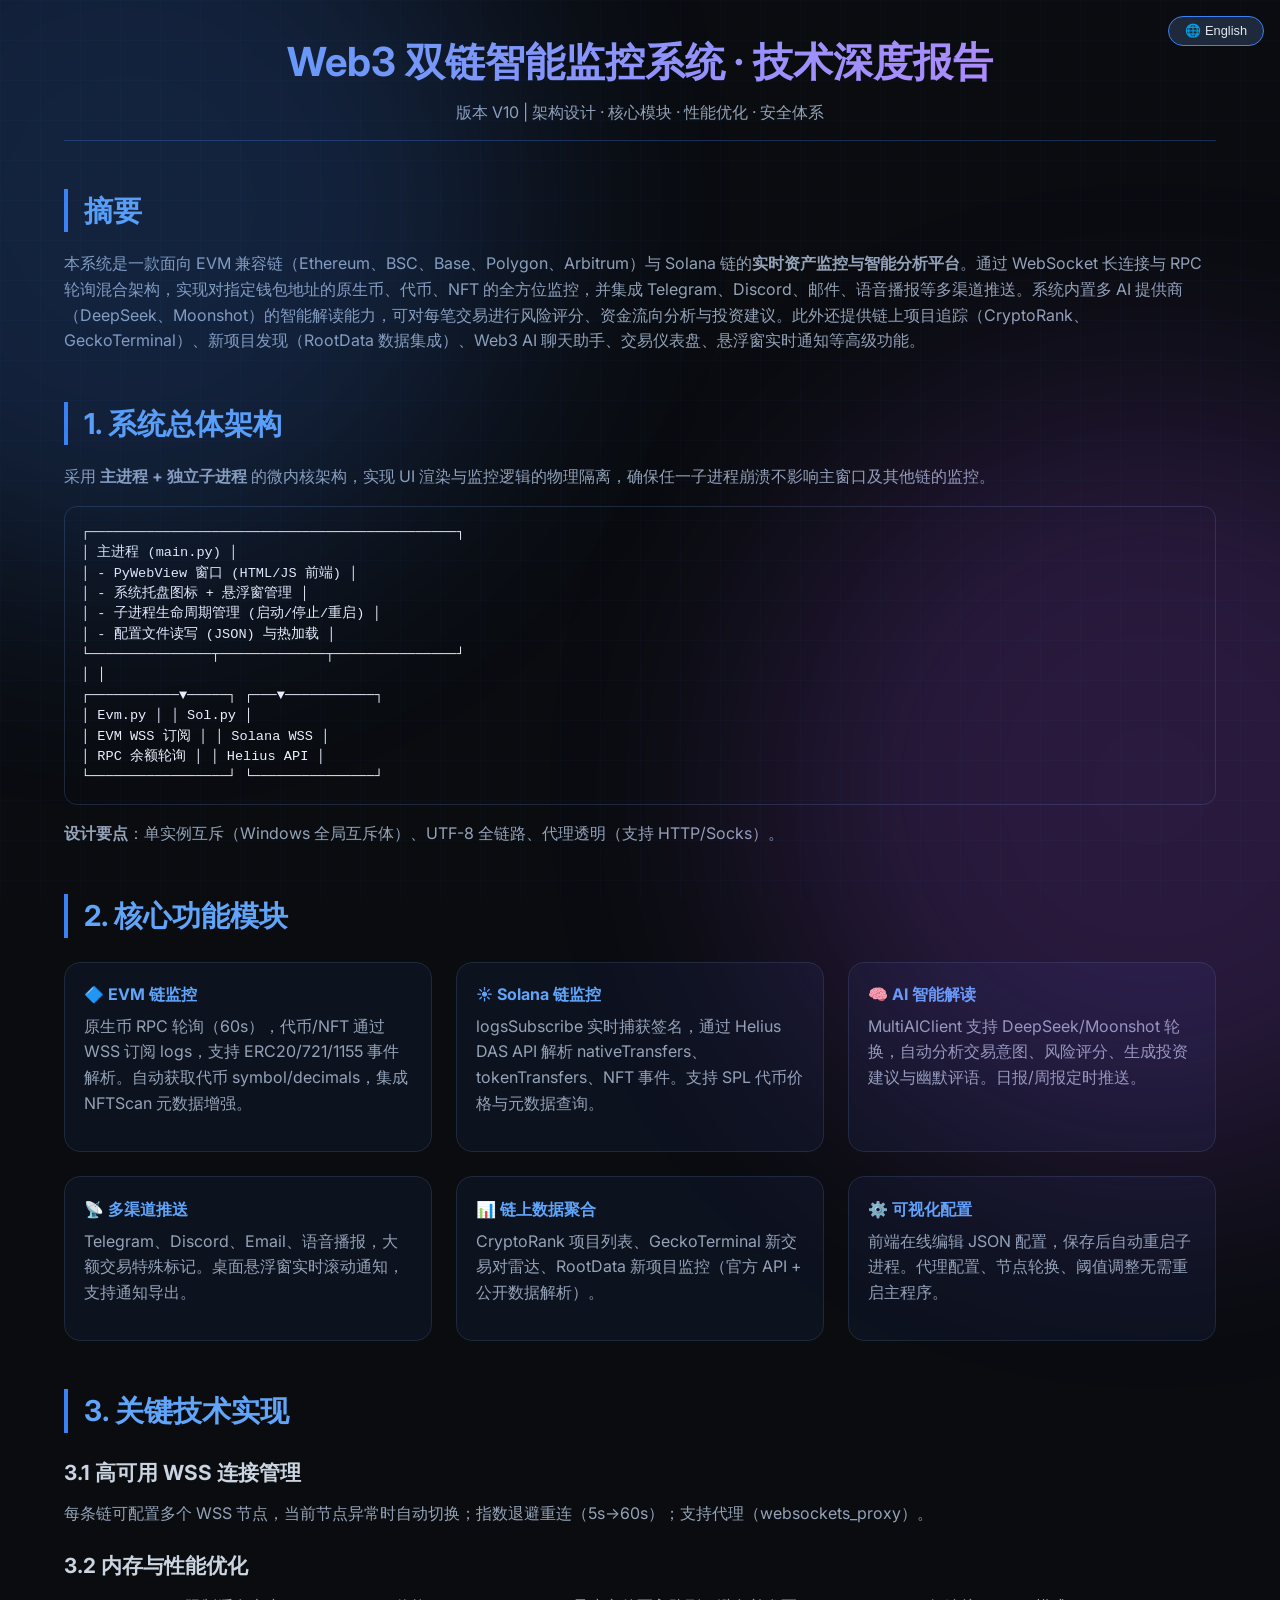
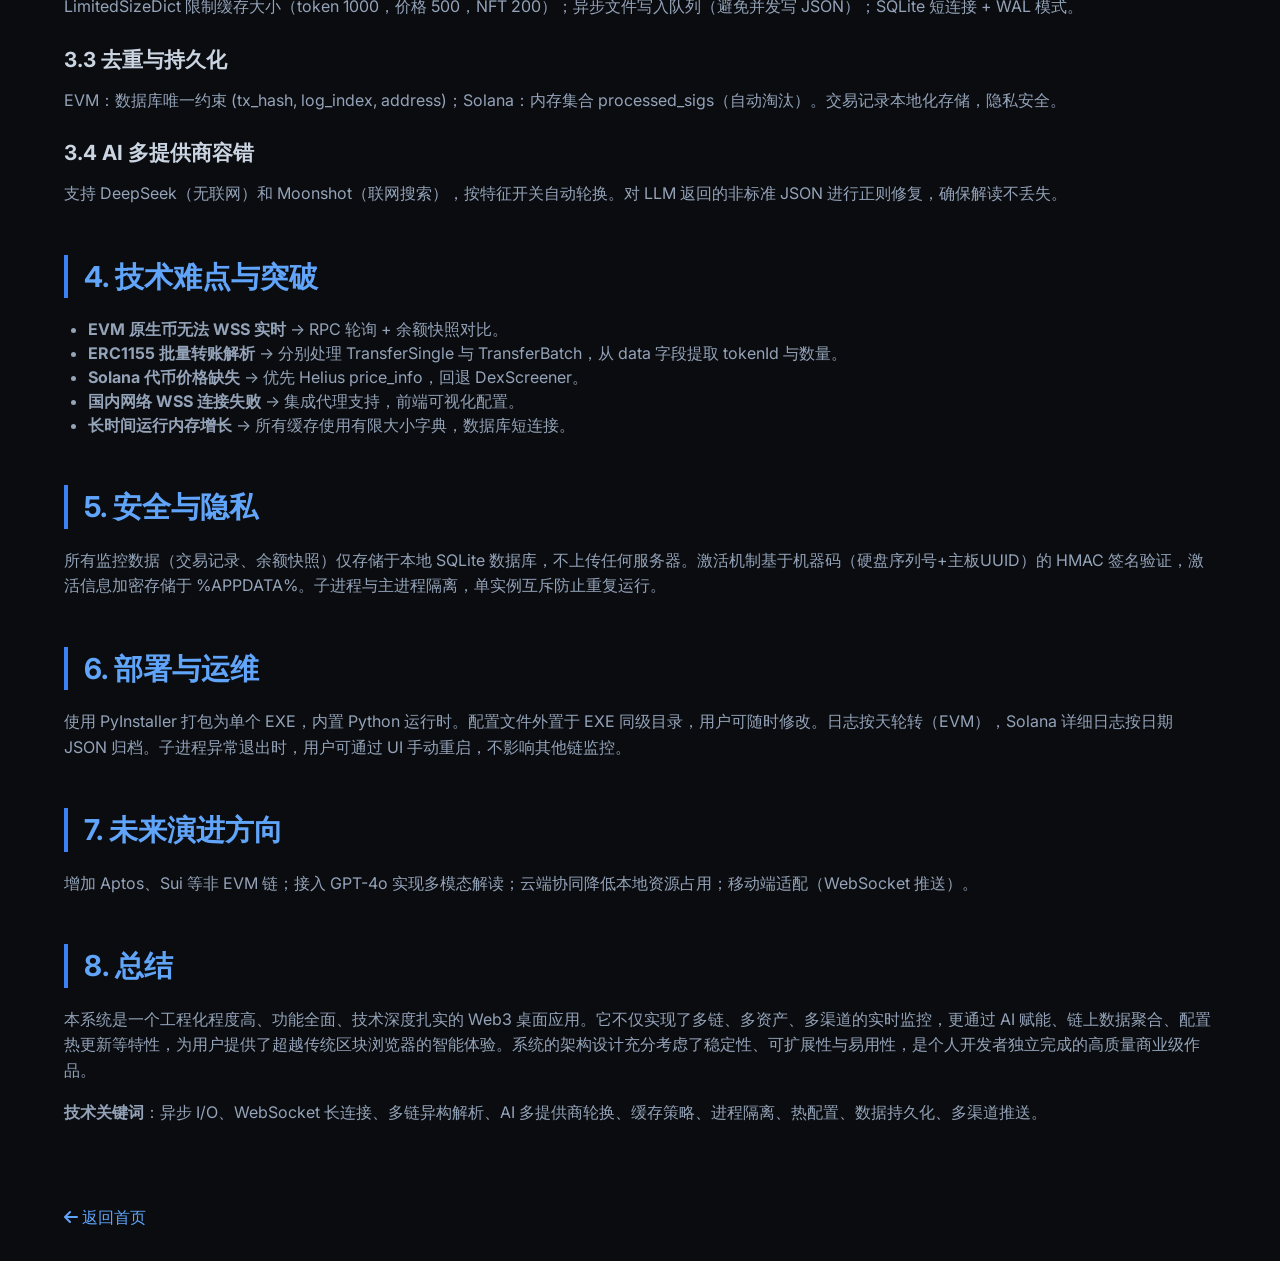
==== tech-report.html @ 4a9aa331 "最新更新" ====
<!DOCTYPE html>
<html lang="zh-CN">
<head>
    <meta charset="UTF-8">
    <meta name="viewport" content="width=device-width, initial-scale=1.0">
    <title>技术深度报告 · 潇楠 Web3 哨兵</title>
    <meta name="description" content="潇楠Web3哨兵系统技术深度报告：架构设计、核心模块、AI集成、多链监控、性能优化等全面解析。">
    <link rel="stylesheet" href="css/style.css">
    <link rel="stylesheet" href="https://cdnjs.cloudflare.com/ajax/libs/font-awesome/6.0.0-beta3/css/all.min.css">
    <link href="https://fonts.googleapis.com/css2?family=Inter:opsz,wght@14..32,300;14..32,400;14..32,600;14..32,700;14..32,800&display=swap" rel="stylesheet">
    <style>
        /* 报告页额外样式 */
        .report-container {
            max-width: 1200px;
            margin: 0 auto;
            padding: 2rem 1.5rem;
        }
        .report-header {
            text-align: center;
            margin-bottom: 3rem;
            padding-bottom: 1rem;
            border-bottom: 1px solid rgba(59,130,246,0.3);
        }
        .report-header h1 {
            font-size: 2.5rem;
            background: linear-gradient(135deg, #60a5fa, #c084fc);
            -webkit-background-clip: text;
            background-clip: text;
            color: transparent;
            margin-bottom: 0.5rem;
        }
        .report-header .sub {
            color: #94a3b8;
            font-size: 1rem;
        }
        .report-section {
            margin-bottom: 3rem;
        }
        .report-section h2 {
            font-size: 1.8rem;
            margin-bottom: 1.2rem;
            color: #60a5fa;
            border-left: 4px solid #3b82f6;
            padding-left: 1rem;
        }
        .report-section h3 {
            font-size: 1.3rem;
            margin: 1.5rem 0 0.8rem;
            color: #cbd5e1;
        }
        .report-section p {
            color: #94a3b8;
            line-height: 1.6;
            margin-bottom: 1rem;
        }
        .tech-badge {
            background: rgba(59,130,246,0.15);
            border-radius: 30px;
            padding: 0.2rem 0.8rem;
            font-size: 0.8rem;
            display: inline-block;
            margin-right: 0.5rem;
            margin-bottom: 0.5rem;
            color: #60a5fa;
        }
        .grid-2 {
            display: grid;
            grid-template-columns: repeat(auto-fit, minmax(280px, 1fr));
            gap: 1.5rem;
            margin: 1.5rem 0;
        }
        .card-tech {
            background: rgba(15, 23, 42, 0.6);
            border-radius: 1rem;
            padding: 1.2rem;
            border: 1px solid #1e293b;
        }
        .card-tech h4 {
            color: #60a5fa;
            margin-bottom: 0.5rem;
        }
        .code-block {
            background: #0a0c10;
            border-radius: 0.8rem;
            padding: 1rem;
            font-family: monospace;
            font-size: 0.85rem;
            overflow-x: auto;
            border: 1px solid #1e293b;
            margin: 1rem 0;
        }
        .back-link {
            display: inline-block;
            margin-top: 2rem;
            color: #60a5fa;
            text-decoration: none;
        }
        .back-link:hover {
            text-decoration: underline;
        }
        /* 语言切换按钮 */
        .lang-switch-report {
            position: fixed;
            top: 1rem;
            right: 1rem;
            z-index: 100;
            background: #1e293b;
            border: 1px solid #3b82f6;
            border-radius: 30px;
            padding: 0.4rem 1rem;
            cursor: pointer;
            font-size: 0.8rem;
            color: #e2e8f0;
        }
        @media (max-width: 640px) {
            .report-header h1 { font-size: 1.8rem; }
            .report-section h2 { font-size: 1.4rem; }
        }
    </style>
</head>
<body>
<div class="bg-grid"></div>
<div class="glow-orb orb-1"></div>
<div class="glow-orb orb-2"></div>

<button class="lang-switch-report" id="langSwitchReport">🌐 English</button>

<div class="report-container" id="reportContent">
    <!-- 中文内容 -->
    <div id="zhContent">
        <div class="report-header">
            <h1>Web3 双链智能监控系统 · 技术深度报告</h1>
            <div class="sub">版本 V10 | 架构设计 · 核心模块 · 性能优化 · 安全体系</div>
        </div>

        <div class="report-section">
            <h2>摘要</h2>
            <p>本系统是一款面向 EVM 兼容链（Ethereum、BSC、Base、Polygon、Arbitrum）与 Solana 链的<strong>实时资产监控与智能分析平台</strong>。通过 WebSocket 长连接与 RPC 轮询混合架构，实现对指定钱包地址的原生币、代币、NFT 的全方位监控，并集成 Telegram、Discord、邮件、语音播报等多渠道推送。系统内置多 AI 提供商（DeepSeek、Moonshot）的智能解读能力，可对每笔交易进行风险评分、资金流向分析与投资建议。此外还提供链上项目追踪（CryptoRank、GeckoTerminal）、新项目发现（RootData 数据集成）、Web3 AI 聊天助手、交易仪表盘、悬浮窗实时通知等高级功能。</p>
        </div>

        <div class="report-section">
            <h2>1. 系统总体架构</h2>
            <p>采用 <strong>主进程 + 独立子进程</strong> 的微内核架构，实现 UI 渲染与监控逻辑的物理隔离，确保任一子进程崩溃不影响主窗口及其他链的监控。</p>
            <div class="code-block">
                ┌─────────────────────────────────────────────┐<br>
                │         主进程 (main.py)                    │<br>
                │  - PyWebView 窗口 (HTML/JS 前端)            │<br>
                │  - 系统托盘图标 + 悬浮窗管理                 │<br>
                │  - 子进程生命周期管理 (启动/停止/重启)       │<br>
                │  - 配置文件读写 (JSON) 与热加载             │<br>
                └───────────────┬─────────────┬───────────────┘<br>
                                │             │<br>
                    ┌───────────▼─────┐   ┌───▼───────────┐<br>
                    │  Evm.py         │   │  Sol.py       │<br>
                    │  EVM WSS 订阅   │   │  Solana WSS   │<br>
                    │  RPC 余额轮询   │   │  Helius API   │<br>
                    └─────────────────┘   └───────────────┘
            </div>
            <p><strong>设计要点</strong>：单实例互斥（Windows 全局互斥体）、UTF-8 全链路、代理透明（支持 HTTP/Socks）。</p>
        </div>

        <div class="report-section">
            <h2>2. 核心功能模块</h2>
            <div class="grid-2">
                <div class="card-tech">
                    <h4>🔷 EVM 链监控</h4>
                    <p>原生币 RPC 轮询（60s），代币/NFT 通过 WSS 订阅 logs，支持 ERC20/721/1155 事件解析。自动获取代币 symbol/decimals，集成 NFTScan 元数据增强。</p>
                </div>
                <div class="card-tech">
                    <h4>☀️ Solana 链监控</h4>
                    <p>logsSubscribe 实时捕获签名，通过 Helius DAS API 解析 nativeTransfers、tokenTransfers、NFT 事件。支持 SPL 代币价格与元数据查询。</p>
                </div>
                <div class="card-tech">
                    <h4>🧠 AI 智能解读</h4>
                    <p>MultiAIClient 支持 DeepSeek/Moonshot 轮换，自动分析交易意图、风险评分、生成投资建议与幽默评语。日报/周报定时推送。</p>
                </div>
                <div class="card-tech">
                    <h4>📡 多渠道推送</h4>
                    <p>Telegram、Discord、Email、语音播报，大额交易特殊标记。桌面悬浮窗实时滚动通知，支持通知导出。</p>
                </div>
                <div class="card-tech">
                    <h4>📊 链上数据聚合</h4>
                    <p>CryptoRank 项目列表、GeckoTerminal 新交易对雷达、RootData 新项目监控（官方 API + 公开数据解析）。</p>
                </div>
                <div class="card-tech">
                    <h4>⚙️ 可视化配置</h4>
                    <p>前端在线编辑 JSON 配置，保存后自动重启子进程。代理配置、节点轮换、阈值调整无需重启主程序。</p>
                </div>
            </div>
        </div>

        <div class="report-section">
            <h2>3. 关键技术实现</h2>
            <h3>3.1 高可用 WSS 连接管理</h3>
            <p>每条链可配置多个 WSS 节点，当前节点异常时自动切换；指数退避重连（5s→60s）；支持代理（websockets_proxy）。</p>
            <h3>3.2 内存与性能优化</h3>
            <p>LimitedSizeDict 限制缓存大小（token 1000，价格 500，NFT 200）；异步文件写入队列（避免并发写 JSON）；SQLite 短连接 + WAL 模式。</p>
            <h3>3.3 去重与持久化</h3>
            <p>EVM：数据库唯一约束 (tx_hash, log_index, address)；Solana：内存集合 processed_sigs（自动淘汰）。交易记录本地化存储，隐私安全。</p>
            <h3>3.4 AI 多提供商容错</h3>
            <p>支持 DeepSeek（无联网）和 Moonshot（联网搜索），按特征开关自动轮换。对 LLM 返回的非标准 JSON 进行正则修复，确保解读不丢失。</p>
        </div>

        <div class="report-section">
            <h2>4. 技术难点与突破</h2>
            <ul style="color:#94a3b8; margin-left: 1.5rem;">
                <li><strong>EVM 原生币无法 WSS 实时</strong> → RPC 轮询 + 余额快照对比。</li>
                <li><strong>ERC1155 批量转账解析</strong> → 分别处理 TransferSingle 与 TransferBatch，从 data 字段提取 tokenId 与数量。</li>
                <li><strong>Solana 代币价格缺失</strong> → 优先 Helius price_info，回退 DexScreener。</li>
                <li><strong>国内网络 WSS 连接失败</strong> → 集成代理支持，前端可视化配置。</li>
                <li><strong>长时间运行内存增长</strong> → 所有缓存使用有限大小字典，数据库短连接。</li>
            </ul>
        </div>

        <div class="report-section">
            <h2>5. 安全与隐私</h2>
            <p>所有监控数据（交易记录、余额快照）仅存储于本地 SQLite 数据库，不上传任何服务器。激活机制基于机器码（硬盘序列号+主板UUID）的 HMAC 签名验证，激活信息加密存储于 %APPDATA%。子进程与主进程隔离，单实例互斥防止重复运行。</p>
        </div>

        <div class="report-section">
            <h2>6. 部署与运维</h2>
            <p>使用 PyInstaller 打包为单个 EXE，内置 Python 运行时。配置文件外置于 EXE 同级目录，用户可随时修改。日志按天轮转（EVM），Solana 详细日志按日期 JSON 归档。子进程异常退出时，用户可通过 UI 手动重启，不影响其他链监控。</p>
        </div>

        <div class="report-section">
            <h2>7. 未来演进方向</h2>
            <p>增加 Aptos、Sui 等非 EVM 链；接入 GPT-4o 实现多模态解读；云端协同降低本地资源占用；移动端适配（WebSocket 推送）。</p>
        </div>

        <div class="report-section">
            <h2>8. 总结</h2>
            <p>本系统是一个工程化程度高、功能全面、技术深度扎实的 Web3 桌面应用。它不仅实现了多链、多资产、多渠道的实时监控，更通过 AI 赋能、链上数据聚合、配置热更新等特性，为用户提供了超越传统区块浏览器的智能体验。系统的架构设计充分考虑了稳定性、可扩展性与易用性，是个人开发者独立完成的高质量商业级作品。</p>
            <p><strong>技术关键词</strong>：异步 I/O、WebSocket 长连接、多链异构解析、AI 多提供商轮换、缓存策略、进程隔离、热配置、数据持久化、多渠道推送。</p>
        </div>

        <a href="index.html" class="back-link"><i class="fas fa-arrow-left"></i> 返回首页</a>
    </div>

    <!-- 英文内容 -->
    <div id="enContent" style="display: none;">
        <div class="report-header">
            <h1>Web3 Dual‑Chain Intelligent Monitoring System · Technical Deep Dive</h1>
            <div class="sub">Version V10 | Architecture · Core Modules · Performance · Security</div>
        </div>

        <div class="report-section">
            <h2>Abstract</h2>
            <p>This system is a <strong>real‑time asset monitoring and intelligent analysis platform</strong> for EVM‑compatible chains (Ethereum, BSC, Base, Polygon, Arbitrum) and Solana. It uses a hybrid WebSocket + RPC polling architecture to track native coins, tokens, and NFTs for specified wallet addresses, and integrates multi‑channel push (Telegram, Discord, Email, voice). Built‑in multi‑AI provider (DeepSeek, Moonshot) delivers transaction insights, risk scoring, and investment suggestions. Additional features include on‑chain project tracking (CryptoRank, GeckoTerminal), new project discovery (RootData integration), Web3 AI chat assistant, dashboard, and floating widget.</p>
        </div>

        <div class="report-section">
            <h2>1. System Architecture</h2>
            <p><strong>Main process + child processes</strong> architecture: UI rendering and monitoring logic are isolated. A crash in one child process does not affect the main window or other chains.</p>
            <div class="code-block">
                ┌─────────────────────────────────────────────┐<br>
                │         Main Process (main.py)              │<br>
                │  - PyWebView Window (HTML/JS)               │<br>
                │  - System Tray + Floating Widget            │<br>
                │  - Child Process Lifecycle Management       │<br>
                │  - Config Hot‑loading                       │<br>
                └───────────────┬─────────────┬───────────────┘<br>
                                │             │<br>
                    ┌───────────▼─────┐   ┌───▼───────────┐<br>
                    │  Evm.py         │   │  Sol.py       │<br>
                    │  EVM WSS        │   │  Solana WSS   │<br>
                    │  RPC Polling    │   │  Helius API   │<br>
                    └─────────────────┘   └───────────────┘
            </div>
            <p><strong>Key points</strong>: single instance mutex, UTF‑8 throughout, transparent proxy support.</p>
        </div>

        <div class="report-section">
            <h2>2. Core Modules</h2>
            <div class="grid-2">
                <div class="card-tech"><h4>🔷 EVM Monitoring</h4><p>Native coin RPC polling (60s), token/NFT via WSS logs (ERC20/721/1155). Auto‑fetch symbol/decimals, NFTScan metadata.</p></div>
                <div class="card-tech"><h4>☀️ Solana Monitoring</h4><p>logsSubscribe for signatures, Helius DAS API parsing nativeTransfers, tokenTransfers, NFT events. SPL token price & metadata.</p></div>
                <div class="card-tech"><h4>🧠 AI Insights</h4><p>MultiAIClient (DeepSeek/Moonshot) for transaction analysis, risk scoring, suggestions, daily/weekly reports.</p></div>
                <div class="card-tech"><h4>📡 Multi‑Channel Push</h4><p>Telegram, Discord, Email, voice, floating widget. Large transactions highlighted.</p></div>
                <div class="card-tech"><h4>📊 On‑Chain Data</h4><p>CryptoRank projects, GeckoTerminal new pairs, RootData new projects (official API + public data).</p></div>
                <div class="card-tech"><h4>⚙️ Visual Config</h4><p>Edit JSON configs from frontend, auto‑restart child processes. Proxy, node rotation, thresholds adjustable without restarting main program.</p></div>
            </div>
        </div>

        <div class="report-section">
            <h2>3. Key Technical Implementations</h2>
            <h3>3.1 High‑Availability WSS</h3>
            <p>Multiple WSS nodes per chain, auto‑failover, exponential backoff (5s→60s), proxy support via websockets_proxy.</p>
            <h3>3.2 Memory & Performance</h3>
            <p>LimitedSizeDict caches (token 1000, price 500, NFT 200); async file write queue; SQLite short connections + WAL.</p>
            <h3>3.3 Deduplication & Persistence</h3>
            <p>EVM: UNIQUE(tx_hash, log_index, address); Solana: in‑memory processed_sigs set. All data stored locally.</p>
            <h3>3.4 AI Provider Fault Tolerance</h3>
            <p>Automatic provider rotation by feature flags; regex fallback for malformed JSON responses.</p>
        </div>

        <div class="report-section">
            <h2>4. Technical Challenges & Solutions</h2>
            <ul style="color:#94a3b8; margin-left: 1.5rem;">
                <li><strong>EVM native coin real‑time</strong> → RPC polling + balance snapshot comparison.</li>
                <li><strong>ERC1155 batch transfers</strong> → Parse TransferSingle and TransferBatch, extract tokenId/value from data field.</li>
                <li><strong>Solana token price missing</strong> → Helius price_info first, fallback to DexScreener.</li>
                <li><strong>WSS blocked by GFW</strong> → Proxy integration with visual configuration.</li>
                <li><strong>Memory growth over time</strong> → All caches use LimitedSizeDict, short‑lived DB connections.</li>
            </ul>
        </div>

        <div class="report-section">
            <h2>5. Security & Privacy</h2>
            <p>All monitoring data stored locally in SQLite, never uploaded. Activation uses HMAC signature based on machine code (disk serial + motherboard UUID), license encrypted in %APPDATA%. Child processes isolated, single instance mutex.</p>
        </div>

        <div class="report-section">
            <h2>6. Deployment & Operations</h2>
            <p>Packaged as single EXE with PyInstaller, embedded Python runtime. Config files placed alongside EXE. Log rotation (EVM daily), Solana detailed logs archived by date JSON. Child process crashes can be manually restarted via UI without affecting other chains.</p>
        </div>

        <div class="report-section">
            <h2>7. Future Roadmap</h2>
            <p>Add Aptos, Sui; integrate GPT‑4o for multimodal insights; cloud coordination to reduce local resource usage; mobile adaptation via WebSocket push.</p>
        </div>

        <div class="report-section">
            <h2>8. Conclusion</h2>
            <p>This system is a highly engineered, feature‑rich, technically deep Web3 desktop application. It provides real‑time monitoring across multiple chains and assets, AI‑powered analysis, on‑chain data aggregation, and hot‑configurable UX – surpassing traditional block explorers. The architecture emphasizes stability, scalability, and ease of use, representing a commercial‑grade work by an independent developer.</p>
            <p><strong>Keywords</strong>: Async I/O, WebSocket long‑polling, multi‑chain heterogeneous parsing, multi‑AI provider rotation, caching strategies, process isolation, hot‑reload, data persistence, multi‑channel push.</p>
        </div>

        <a href="index.html" class="back-link"><i class="fas fa-arrow-left"></i> Back to Home</a>
    </div>
</div>

<script>
    // 简单语言切换（中英文），不依赖全局 i18n.js，保持独立
    const langBtn = document.getElementById('langSwitchReport');
    const zhDiv = document.getElementById('zhContent');
    const enDiv = document.getElementById('enContent');
    let currentLang = 'zh';

    function setLanguage(lang) {
        if (lang === 'zh') {
            zhDiv.style.display = 'block';
            enDiv.style.display = 'none';
            langBtn.textContent = '🌐 English';
            document.title = '技术深度报告 · 潇楠 Web3 哨兵';
        } else {
            zhDiv.style.display = 'none';
            enDiv.style.display = 'block';
            langBtn.textContent = '🌐 中文';
            document.title = 'Technical Deep Dive · XiaoNan Web3 Sentinel';
        }
        currentLang = lang;
    }

    langBtn.addEventListener('click', () => {
        setLanguage(currentLang === 'zh' ? 'en' : 'zh');
    });

    // 默认中文
    setLanguage('zh');
</script>
</body>
</html>
---- css/style.css ----
* {
    margin: 0;
    padding: 0;
    box-sizing: border-box;
}

body {
    font-family: 'Inter', sans-serif;
    background: #0a0c10;
    color: #eef2ff;
    line-height: 1.5;
    scroll-behavior: smooth;
}

::-webkit-scrollbar {
    width: 6px;
}
::-webkit-scrollbar-track {
    background: #1e1f2c;
}
::-webkit-scrollbar-thumb {
    background: #3b82f6;
    border-radius: 6px;
}

.container {
    max-width: 1280px;
    margin: 0 auto;
    padding: 0 24px;
}

/* 背景装饰网格 */
.bg-grid {
    position: fixed;
    top: 0;
    left: 0;
    width: 100%;
    height: 100%;
    background-image: 
        linear-gradient(rgba(59,130,246,0.03) 1px, transparent 1px),
        linear-gradient(90deg, rgba(59,130,246,0.03) 1px, transparent 1px);
    background-size: 40px 40px;
    pointer-events: none;
    z-index: 0;
}

.glow-orb {
    position: fixed;
    width: 60vw;
    height: 60vw;
    border-radius: 50%;
    filter: blur(120px);
    opacity: 0.2;
    z-index: 0;
    pointer-events: none;
}
.orb-1 {
    top: -20vh;
    left: -20vw;
    background: #3b82f6;
}
.orb-2 {
    bottom: -30vh;
    right: -20vw;
    background: #a855f7;
}

/* 导航栏 */
.navbar {
    position: sticky;
    top: 0;
    backdrop-filter: blur(12px);
    background: rgba(10, 12, 16, 0.85);
    border-bottom: 1px solid rgba(59,130,246,0.2);
    z-index: 100;
    padding: 16px 0;
}
.nav-container {
    display: flex;
    align-items: center;
    justify-content: space-between;
    flex-wrap: wrap;
}
.logo {
    font-size: 1.6rem;
    font-weight: 800;
    background: linear-gradient(135deg, #60a5fa, #c084fc);
    -webkit-background-clip: text;
    background-clip: text;
    color: transparent;
    letter-spacing: -0.02em;
}
.logo span {
    background: none;
    color: #e2e8f0;
    font-weight: 500;
}
.nav-links {
    display: flex;
    gap: 32px;
    align-items: center;
    flex-wrap: wrap;
}
.nav-links a {
    color: #cbd5e1;
    text-decoration: none;
    font-weight: 500;
    transition: 0.2s;
    cursor: pointer;
}
.nav-links a:hover {
    color: #60a5fa;
}
.btn-outline {
    border: 1px solid #3b82f6;
    background: transparent;
    padding: 8px 18px;
    border-radius: 40px;
    color: #3b82f6;
    font-weight: 600;
    transition: 0.2s;
    cursor: pointer;
}
.btn-outline:hover {
    background: rgba(59,130,246,0.1);
    border-color: #60a5fa;
}
.btn-primary {
    background: linear-gradient(105deg, #3b82f6 0%, #8b5cf6 100%);
    border: none;
    padding: 12px 28px;
    border-radius: 40px;
    font-weight: 700;
    color: white;
    font-size: 1rem;
    cursor: pointer;
    transition: transform 0.2s, box-shadow 0.2s;
    box-shadow: 0 4px 12px rgba(59,130,246,0.3);
}
.btn-primary:hover {
    transform: translateY(-2px);
    box-shadow: 0 12px 24px -8px rgba(59,130,246,0.5);
}

/* Hero区域 */
.hero {
    padding: 100px 0 80px;
    position: relative;
    z-index: 2;
}
.hero-grid {
    display: grid;
    grid-template-columns: 1fr 1fr;
    gap: 48px;
    align-items: center;
}
.badge {
    display: inline-block;
    background: rgba(59,130,246,0.15);
    backdrop-filter: blur(4px);
    border: 1px solid rgba(59,130,246,0.3);
    border-radius: 40px;
    padding: 6px 14px;
    font-size: 0.8rem;
    font-weight: 500;
    color: #60a5fa;
    margin-bottom: 24px;
}
.hero h1 {
    font-size: 3.2rem;
    font-weight: 800;
    line-height: 1.2;
    margin-bottom: 20px;
    background: linear-gradient(to right, #f0f9ff, #c4b5fd);
    -webkit-background-clip: text;
    background-clip: text;
    color: transparent;
}
.hero p {
    font-size: 1.1rem;
    color: #94a3b8;
    margin-bottom: 32px;
    max-width: 90%;
}
.hero-buttons {
    display: flex;
    gap: 16px;
    flex-wrap: wrap;
}
.hero-stats {
    display: flex;
    gap: 24px;
    margin-top: 40px;
}
.stat {
    font-weight: 700;
}
.stat-number {
    font-size: 1.8rem;
    font-weight: 800;
    color: #60a5fa;
}
.hero-image {
    background: rgba(15, 23, 42, 0.6);
    border-radius: 32px;
    padding: 20px;
    backdrop-filter: blur(8px);
    border: 1px solid rgba(59,130,246,0.2);
    box-shadow: 0 20px 35px -12px rgba(0,0,0,0.4);
    text-align: center;
}
.hero-image i {
    font-size: 5rem;
    color: #60a5fa;
    margin-bottom: 16px;
}
.hero-image .dashboard-mock {
    display: flex;
    flex-wrap: wrap;
    gap: 12px;
    justify-content: center;
    margin-top: 20px;
}
.mock-card {
    background: #0f172a;
    padding: 12px;
    border-radius: 16px;
    width: 100px;
    text-align: center;
    border: 1px solid #1e293b;
}

/* 功能区通用样式 */
section {
    padding: 80px 0;
    position: relative;
    z-index: 2;
}
.section-title {
    text-align: center;
    font-size: 2.2rem;
    font-weight: 700;
    margin-bottom: 16px;
}
.section-sub {
    text-align: center;
    color: #94a3b8;
    max-width: 700px;
    margin: 0 auto 56px auto;
    font-size: 1.05rem;
}
.features-grid {
    display: grid;
    grid-template-columns: repeat(auto-fit, minmax(280px, 1fr));
    gap: 32px;
}
.feature-card {
    background: rgba(15, 23, 42, 0.6);
    backdrop-filter: blur(4px);
    border-radius: 28px;
    padding: 28px 24px;
    border: 1px solid rgba(59,130,246,0.2);
    transition: all 0.25s;
}
.feature-card:hover {
    border-color: #3b82f6;
    transform: translateY(-4px);
    background: rgba(15, 23, 42, 0.8);
}
.feature-icon {
    font-size: 2.4rem;
    color: #60a5fa;
    margin-bottom: 20px;
}
.feature-card h3 {
    font-size: 1.4rem;
    margin-bottom: 12px;
}
.feature-card p {
    color: #94a3b8;
    font-size: 0.95rem;
}

/* 链支持卡片 */
.chains {
    display: flex;
    flex-wrap: wrap;
    justify-content: center;
    gap: 20px;
    margin-top: 40px;
}
.chain-badge {
    background: #0f172a;
    border-radius: 60px;
    padding: 12px 24px;
    font-weight: 600;
    display: inline-flex;
    align-items: center;
    gap: 12px;
    border: 1px solid #2d3a5e;
    transition: 0.2s;
}
.chain-badge i {
    font-size: 1.2rem;
}

/* 统计/数字墙 */
.stats-wall {
    background: linear-gradient(135deg, #0f172a 0%, #0a0c10 100%);
    border-radius: 48px;
    padding: 48px 32px;
    display: flex;
    justify-content: space-between;
    flex-wrap: wrap;
    gap: 32px;
    margin: 40px 0;
    border: 1px solid #1e293b;
}
.stat-item {
    text-align: center;
    flex: 1;
}

/* 软件实图网格 */
.screenshot-grid {
    display: grid;
    grid-template-columns: repeat(auto-fit, minmax(220px, 1fr));
    gap: 30px;
    margin-top: 40px;
}
.screenshot-card {
    background: rgba(15, 23, 42, 0.7);
    backdrop-filter: blur(4px);
    border-radius: 24px;
    overflow: hidden;
    border: 1px solid #334155;
    transition: transform 0.2s, border-color 0.2s;
    cursor: pointer;
}
.screenshot-card:hover {
    transform: scale(1.02);
    border-color: #3b82f6;
}
.screenshot-card img {
    width: 100%;
    height: auto;
    display: block;
    cursor: pointer;
}
.screenshot-card p {
    padding: 12px;
    text-align: center;
    font-size: 0.85rem;
    border-top: 1px solid #1e293b;
    color: #cbd5e1;
}

/* CTA区域 */
.cta {
    background: linear-gradient(120deg, #1e293b, #0f172a);
    border-radius: 48px;
    text-align: center;
    padding: 64px 32px;
    margin: 40px 0;
    border: 1px solid #334155;
}
.cta h2 {
    font-size: 2rem;
    margin-bottom: 20px;
}

footer {
    border-top: 1px solid #1e293b;
    padding: 40px 0;
    text-align: center;
    color: #64748b;
    font-size: 0.85rem;
}

/* 模态框样式 */
.modal {
    display: none;
    position: fixed;
    top: 0;
    left: 0;
    width: 100%;
    height: 100%;
    background-color: rgba(0, 0, 0, 0.8);
    backdrop-filter: blur(8px);
    z-index: 1000;
    justify-content: center;
    align-items: center;
}
.modal-content {
    background: #1e293b;
    border-radius: 32px;
    padding: 32px;
    max-width: 500px;
    width: 90%;
    text-align: center;
    border: 1px solid #3b82f6;
    box-shadow: 0 20px 35px rgba(0,0,0,0.5);
}
.modal-content h3 {
    font-size: 1.8rem;
    margin-bottom: 24px;
    color: #60a5fa;
}
.modal-content p {
    margin: 16px 0;
    font-size: 1.1rem;
    word-break: break-all;
}
.modal-content i {
    margin-right: 8px;
    color: #60a5fa;
}
.close-modal {
    background: #3b82f6;
    border: none;
    color: white;
    padding: 10px 24px;
    border-radius: 40px;
    margin-top: 20px;
    cursor: pointer;
    font-weight: bold;
}
.close-modal:hover {
    background: #2563eb;
}
/* 图片放大模态框 */
.image-modal-content {
    max-width: 90vw;
    max-height: 90vh;
    background: transparent;
    padding: 0;
    text-align: center;
}
.image-modal-content img {
    max-width: 100%;
    max-height: 90vh;
    border-radius: 16px;
    box-shadow: 0 0 30px rgba(0,0,0,0.5);
}
.image-close {
    position: absolute;
    top: 20px;
    right: 30px;
    font-size: 40px;
    color: white;
    cursor: pointer;
    background: none;
    border: none;
}

/* 响应式 */
@media (max-width: 900px) {
    .hero-grid {
        grid-template-columns: 1fr;
        text-align: center;
    }
    .hero p {
        max-width: 100%;
    }
    .hero-buttons {
        justify-content: center;
    }
    .hero-stats {
        justify-content: center;
    }
    .nav-links {
        gap: 20px;
    }
    .section-title {
        font-size: 1.8rem;
    }
    .screenshot-grid {
        grid-template-columns: repeat(auto-fit, minmax(180px, 1fr));
    }
}
@media (max-width: 640px) {
    .container {
        padding: 0 20px;
    }
    .navbar .nav-container {
        flex-direction: column;
        gap: 12px;
    }
    .hero h1 {
        font-size: 2.2rem;
    }
}
/* ========== 新增：实时推送渠道样式 ========== */
.channels-grid {
    display: grid;
    grid-template-columns: repeat(auto-fit, minmax(180px, 1fr));
    gap: 24px;
    margin-top: 40px;
}
.channel-card {
    background: rgba(15, 23, 42, 0.6);
    backdrop-filter: blur(4px);
    border-radius: 24px;
    padding: 24px 16px;
    text-align: center;
    border: 1px solid rgba(59,130,246,0.2);
    transition: all 0.25s;
}
.channel-card:hover {
    border-color: #3b82f6;
    transform: translateY(-4px);
    background: rgba(15, 23, 42, 0.8);
}
.channel-card i {
    font-size: 2.4rem;
    color: #60a5fa;
    margin-bottom: 16px;
}
.channel-card h3 {
    font-size: 1.2rem;
    margin-bottom: 8px;
}
.channel-card p {
    font-size: 0.85rem;
    color: #94a3b8;
}

/* ========== 新增：FAQ 样式 ========== */
.faq-grid {
    display: grid;
    grid-template-columns: repeat(auto-fit, minmax(320px, 1fr));
    gap: 24px;
    margin-top: 40px;
}
.faq-item {
    background: rgba(15, 23, 42, 0.6);
    backdrop-filter: blur(4px);
    border-radius: 24px;
    padding: 20px;
    border: 1px solid #1e293b;
    transition: 0.2s;
}
.faq-item:hover {
    border-color: #3b82f6;
}
.faq-question {
    font-weight: 700;
    font-size: 1.1rem;
    margin-bottom: 12px;
    color: #cbd5e1;
    display: flex;
    align-items: center;
    gap: 8px;
}
.faq-question i {
    color: #60a5fa;
}
.faq-answer {
    color: #94a3b8;
    font-size: 0.9rem;
    line-height: 1.5;
}

/* ========== 新增：版本亮点时间线 ========== */
.timeline {
    position: relative;
    max-width: 800px;
    margin: 40px auto 0;
    padding-left: 20px;
}
.timeline::before {
    content: '';
    position: absolute;
    left: 20px;
    top: 0;
    bottom: 0;
    width: 2px;
    background: linear-gradient(to bottom, #3b82f6, #a855f7);
}
.timeline-item {
    position: relative;
    margin-bottom: 40px;
    display: flex;
    gap: 24px;
}
.timeline-badge {
    width: 60px;
    height: 32px;
    background: #3b82f6;
    border-radius: 20px;
    display: inline-flex;
    align-items: center;
    justify-content: center;
    font-weight: 700;
    font-size: 0.8rem;
    color: white;
    background: linear-gradient(135deg, #3b82f6, #8b5cf6);
    box-shadow: 0 2px 8px rgba(59,130,246,0.3);
    margin-left: -10px;
    z-index: 1;
}
.timeline-content {
    flex: 1;
    background: rgba(15, 23, 42, 0.6);
    backdrop-filter: blur(4px);
    border-radius: 20px;
    padding: 16px 20px;
    border: 1px solid #1e293b;
}
.timeline-content h3 {
    font-size: 1.2rem;
    margin-bottom: 8px;
    color: #60a5fa;
}
.timeline-content p {
    color: #94a3b8;
    font-size: 0.9rem;
    line-height: 1.4;
}

/* 响应式调整 */
@media (max-width: 640px) {
    .timeline {
        padding-left: 10px;
    }
    .timeline-badge {
        width: 50px;
        font-size: 0.7rem;
    }
    .faq-grid {
        grid-template-columns: 1fr;
    }
}
/* 语言切换按钮样式（可选，已有 btn-outline 样式） */
#langSwitch {
    margin-left: 8px;
    transition: all 0.2s;
}
#langSwitch:hover {
    background: rgba(59,130,246,0.2);
    transform: scale(1.02);
}
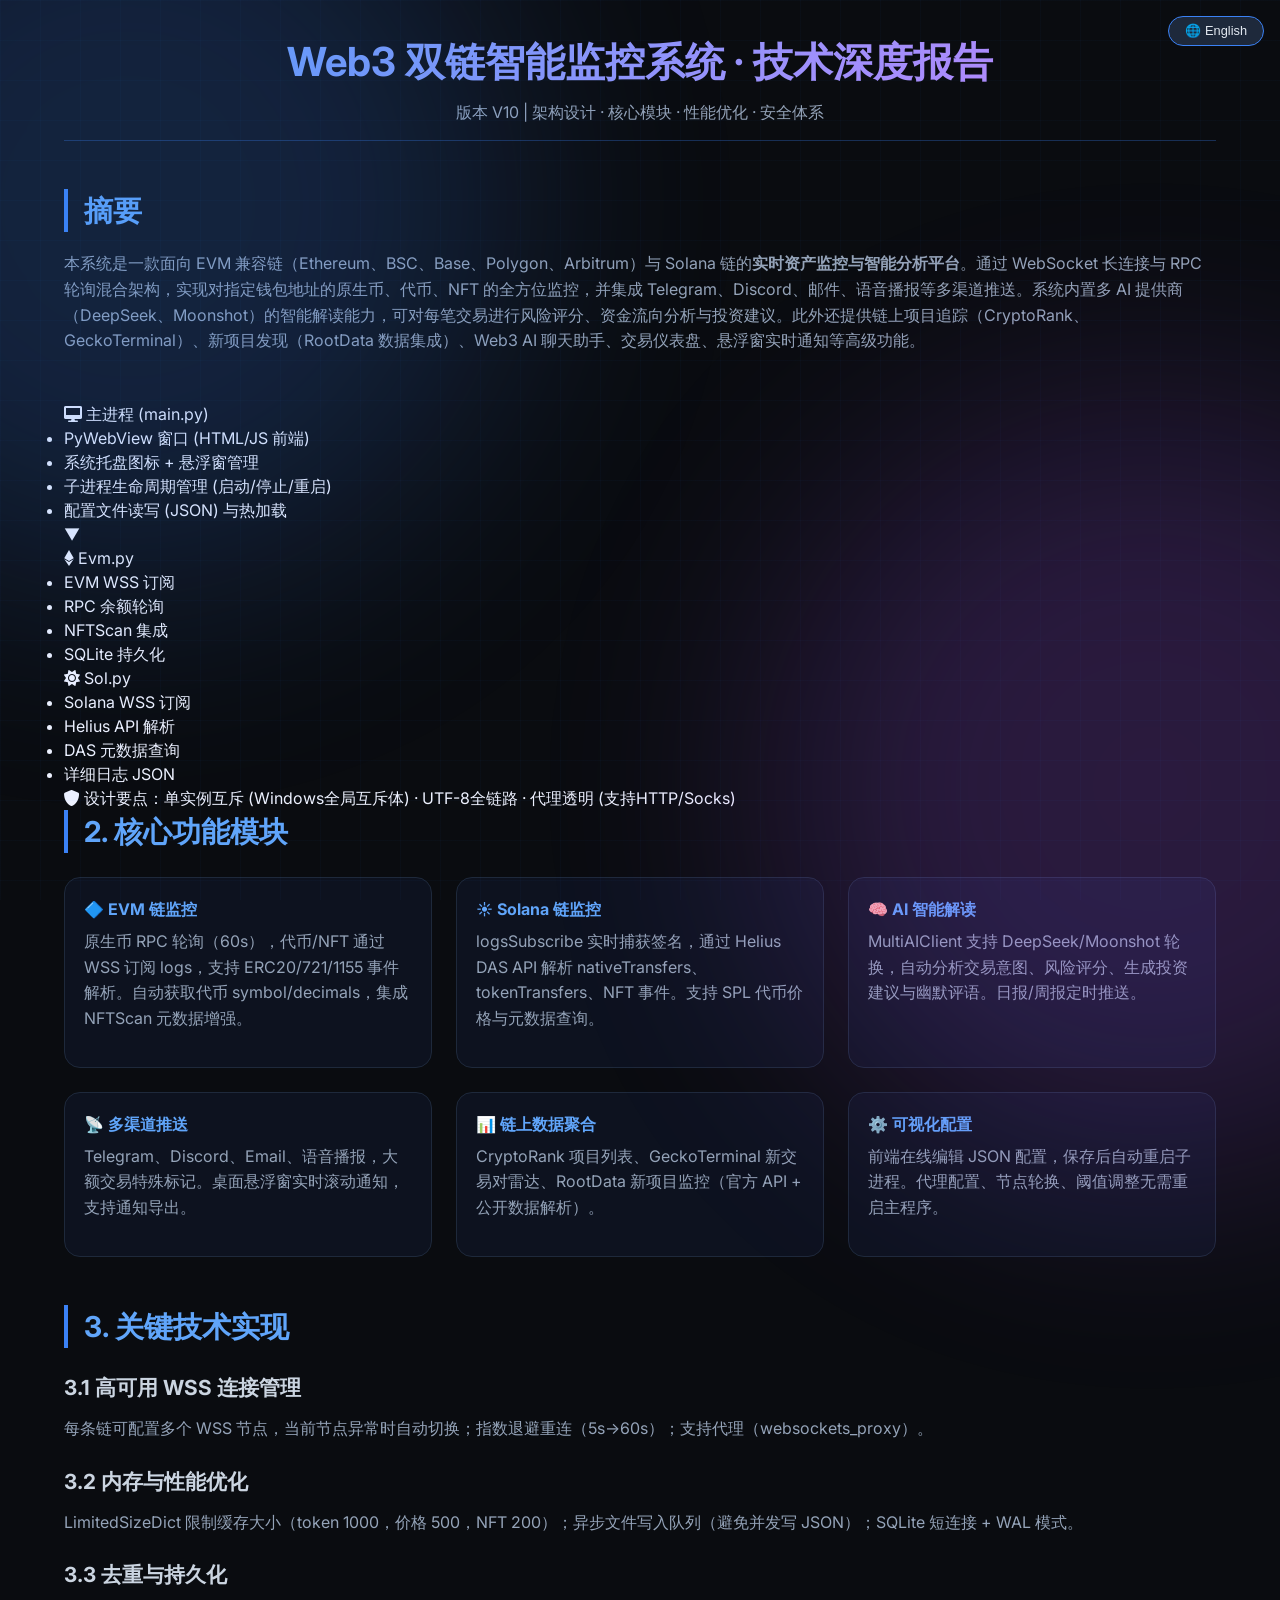
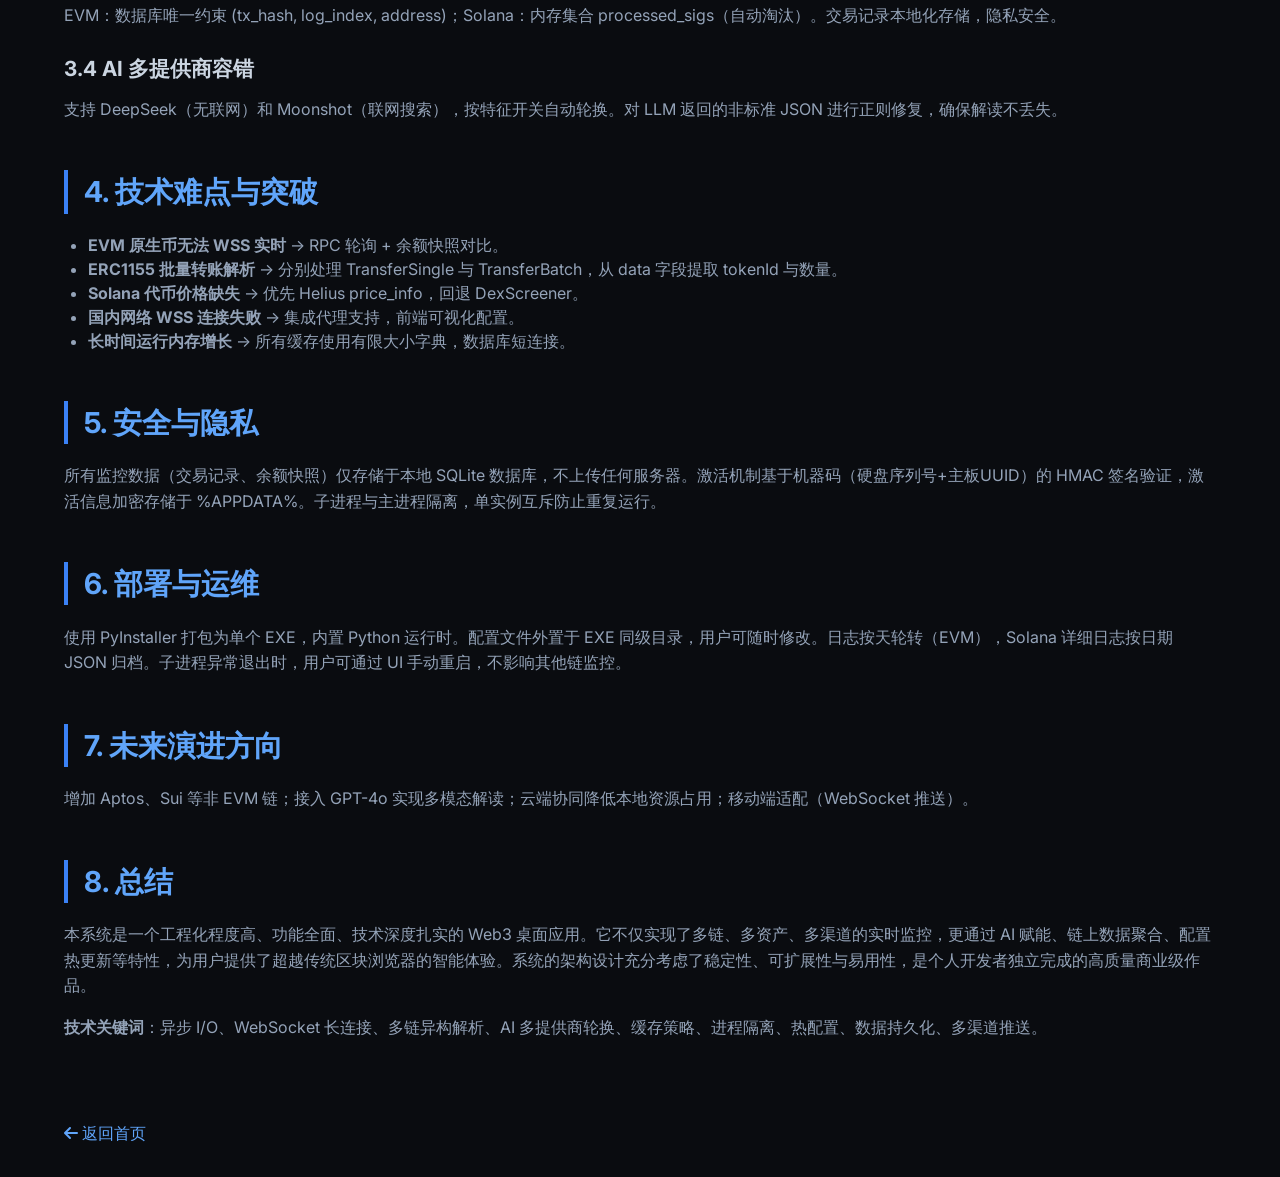
==== commit 41b52226: "Update tech-report.html" ====
--- a/tech-report.html
+++ b/tech-report.html
@@ -138,26 +138,41 @@
             <p>本系统是一款面向 EVM 兼容链（Ethereum、BSC、Base、Polygon、Arbitrum）与 Solana 链的<strong>实时资产监控与智能分析平台</strong>。通过 WebSocket 长连接与 RPC 轮询混合架构，实现对指定钱包地址的原生币、代币、NFT 的全方位监控，并集成 Telegram、Discord、邮件、语音播报等多渠道推送。系统内置多 AI 提供商（DeepSeek、Moonshot）的智能解读能力，可对每笔交易进行风险评分、资金流向分析与投资建议。此外还提供链上项目追踪（CryptoRank、GeckoTerminal）、新项目发现（RootData 数据集成）、Web3 AI 聊天助手、交易仪表盘、悬浮窗实时通知等高级功能。</p>
         </div>
 
-        <div class="report-section">
-            <h2>1. 系统总体架构</h2>
-            <p>采用 <strong>主进程 + 独立子进程</strong> 的微内核架构，实现 UI 渲染与监控逻辑的物理隔离，确保任一子进程崩溃不影响主窗口及其他链的监控。</p>
-            <div class="code-block">
-                ┌─────────────────────────────────────────────┐<br>
-                │         主进程 (main.py)                    │<br>
-                │  - PyWebView 窗口 (HTML/JS 前端)            │<br>
-                │  - 系统托盘图标 + 悬浮窗管理                 │<br>
-                │  - 子进程生命周期管理 (启动/停止/重启)       │<br>
-                │  - 配置文件读写 (JSON) 与热加载             │<br>
-                └───────────────┬─────────────┬───────────────┘<br>
-                                │             │<br>
-                    ┌───────────▼─────┐   ┌───▼───────────┐<br>
-                    │  Evm.py         │   │  Sol.py       │<br>
-                    │  EVM WSS 订阅   │   │  Solana WSS   │<br>
-                    │  RPC 余额轮询   │   │  Helius API   │<br>
-                    └─────────────────┘   └───────────────┘
-            </div>
-            <p><strong>设计要点</strong>：单实例互斥（Windows 全局互斥体）、UTF-8 全链路、代理透明（支持 HTTP/Socks）。</p>
-        </div>
+<div class="architecture-diagram">
+    <div class="arch-node main-process">
+        <div class="arch-title"><i class="fas fa-desktop"></i> 主进程 (main.py)</div>
+        <ul class="arch-list">
+            <li>PyWebView 窗口 (HTML/JS 前端)</li>
+            <li>系统托盘图标 + 悬浮窗管理</li>
+            <li>子进程生命周期管理 (启动/停止/重启)</li>
+            <li>配置文件读写 (JSON) 与热加载</li>
+        </ul>
+    </div>
+    <div class="arch-arrow">▼</div>
+    <div class="arch-children">
+        <div class="arch-child">
+            <div class="arch-title"><i class="fab fa-ethereum"></i> Evm.py</div>
+            <ul class="arch-list">
+                <li>EVM WSS 订阅</li>
+                <li>RPC 余额轮询</li>
+                <li>NFTScan 集成</li>
+                <li>SQLite 持久化</li>
+            </ul>
+        </div>
+        <div class="arch-child">
+            <div class="arch-title"><i class="fas fa-sun"></i> Sol.py</div>
+            <ul class="arch-list">
+                <li>Solana WSS 订阅</li>
+                <li>Helius API 解析</li>
+                <li>DAS 元数据查询</li>
+                <li>详细日志 JSON</li>
+            </ul>
+        </div>
+    </div>
+    <div class="arch-note">
+        <i class="fas fa-shield-alt"></i> 设计要点：单实例互斥 (Windows全局互斥体) · UTF-8全链路 · 代理透明 (支持HTTP/Socks)
+    </div>
+</div>
 
         <div class="report-section">
             <h2>2. 核心功能模块</h2>
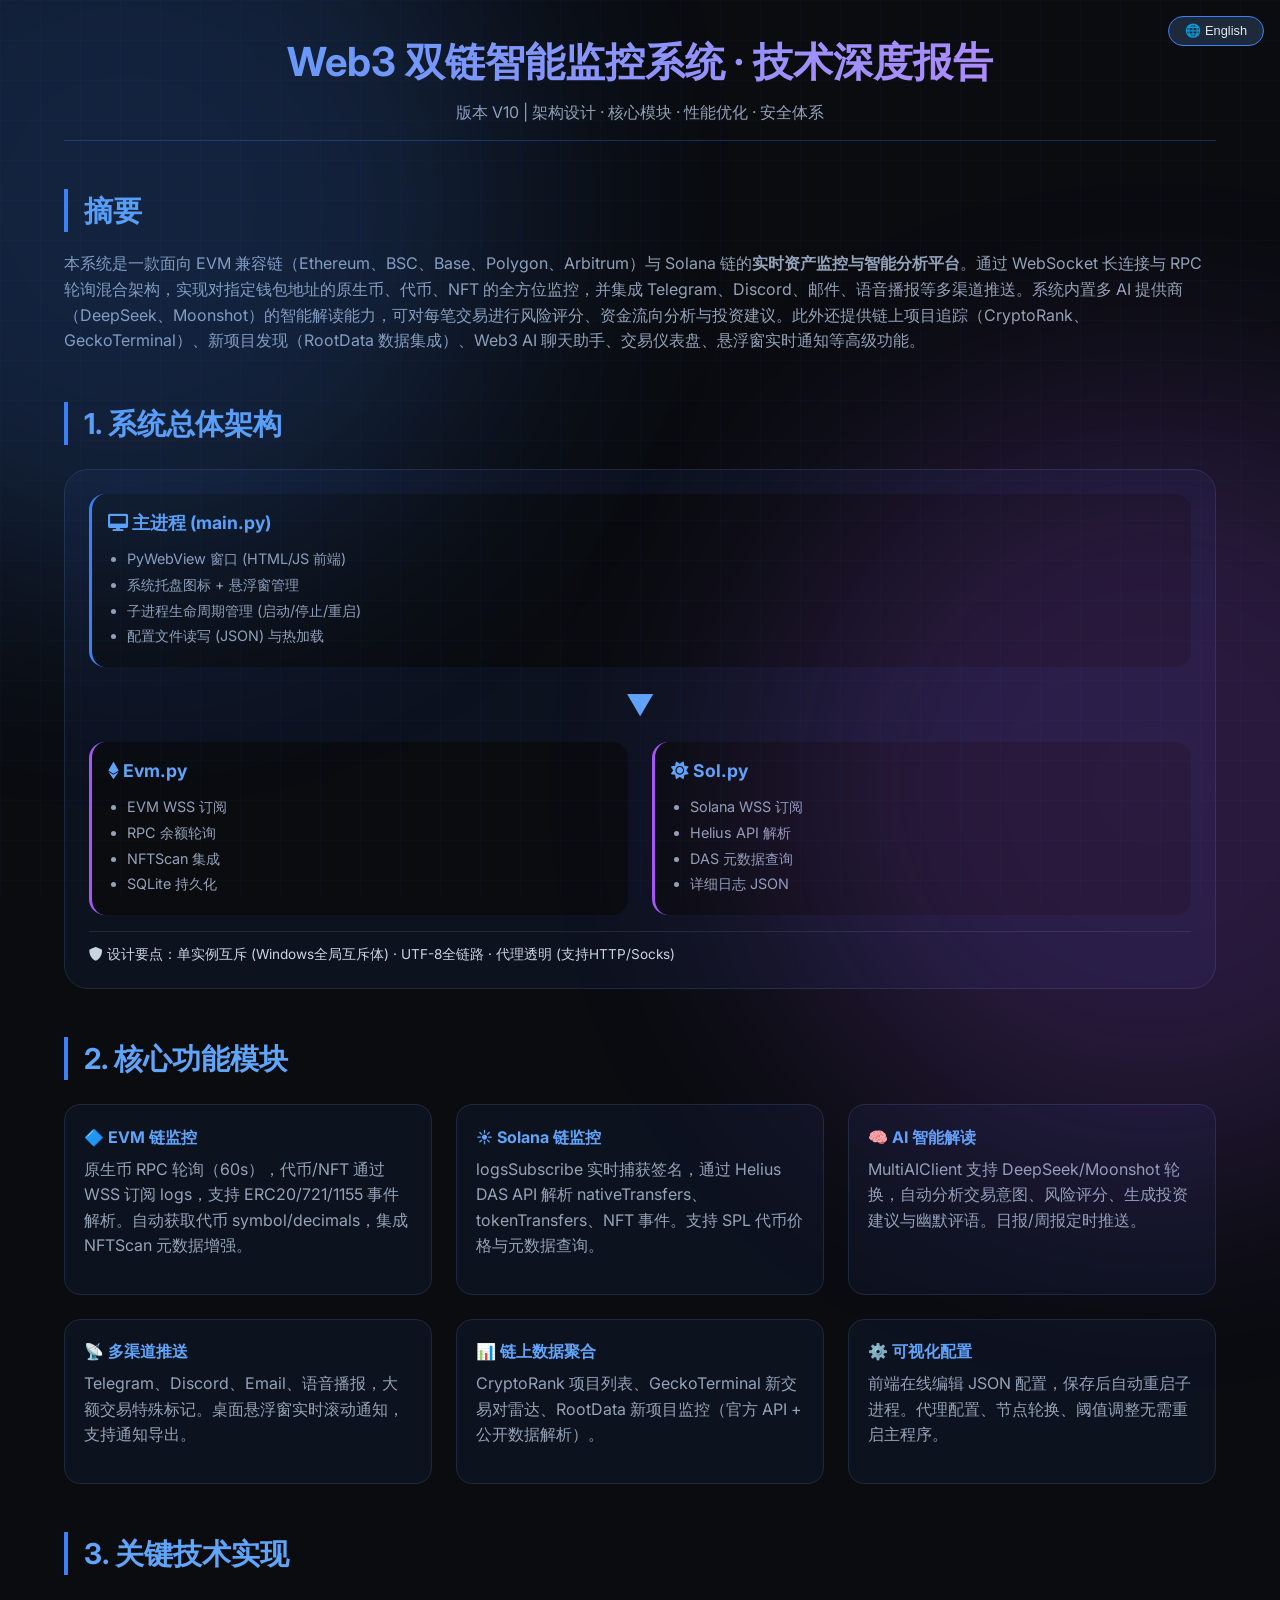
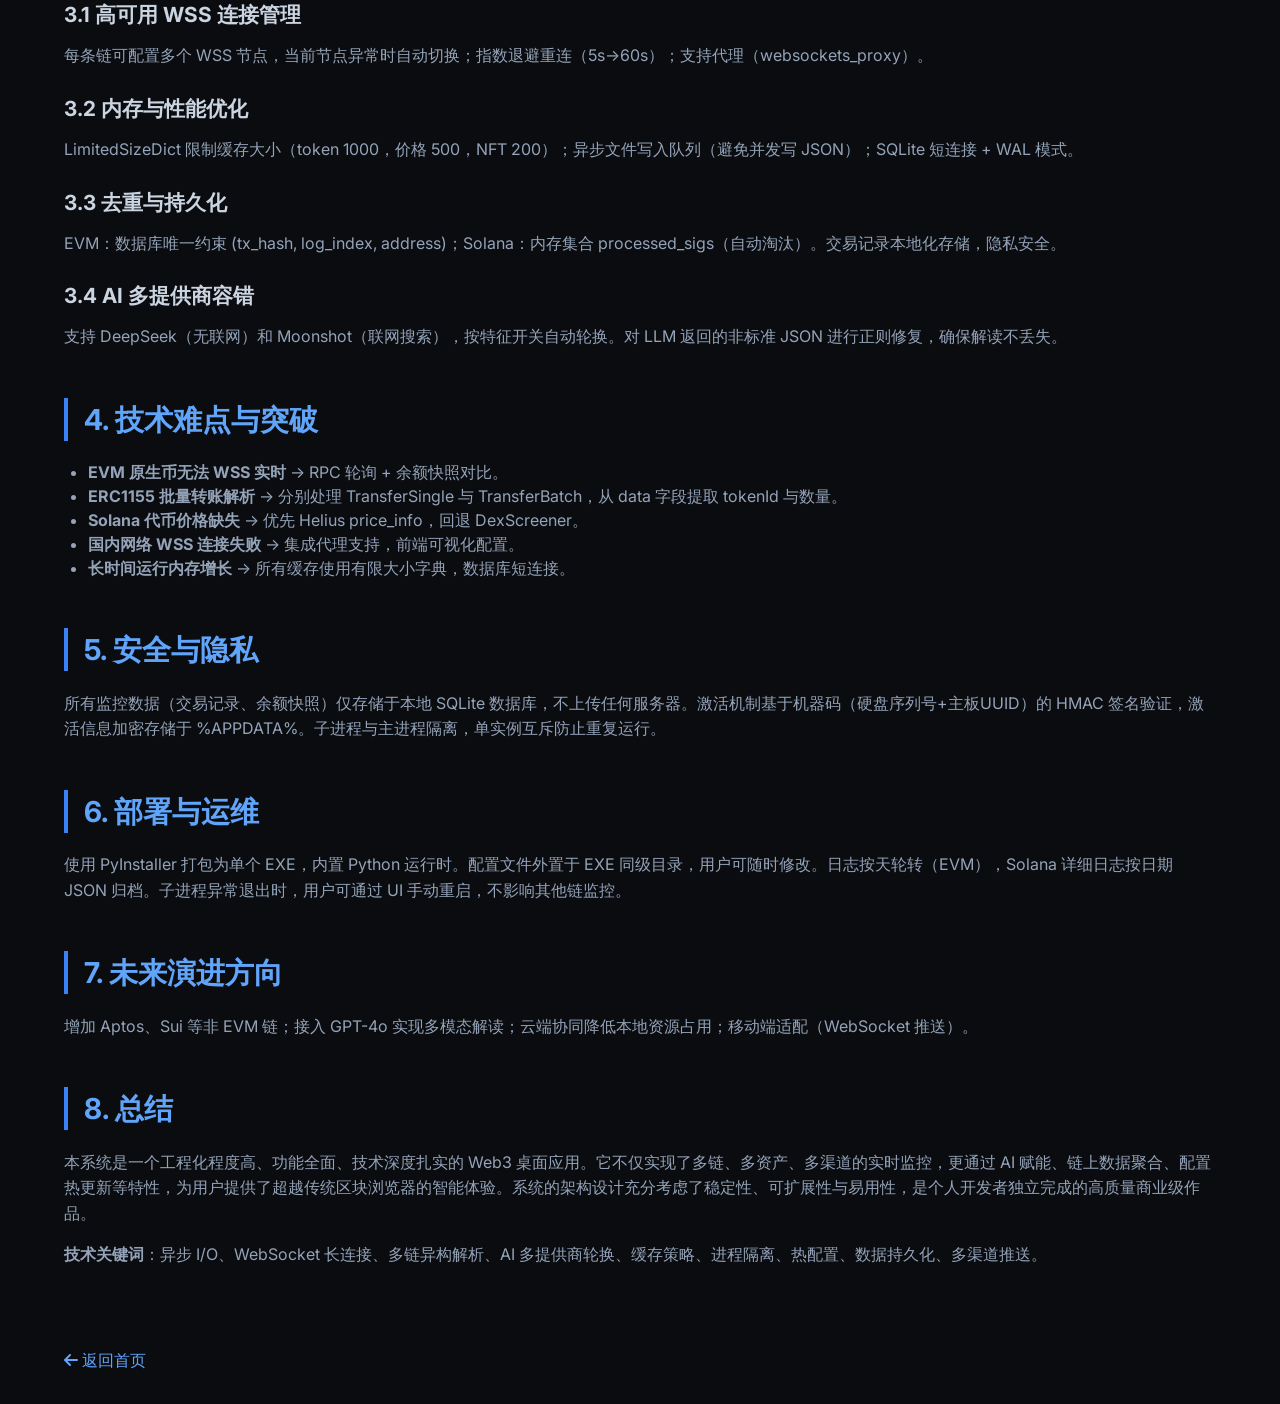
==== commit 851d632b: "Update tech-report.html" ====
--- a/tech-report.html
+++ b/tech-report.html
@@ -112,9 +112,72 @@
             font-size: 0.8rem;
             color: #e2e8f0;
         }
+        /* 架构图样式 */
+        .architecture-diagram {
+            background: rgba(15, 23, 42, 0.6);
+            border-radius: 1.5rem;
+            padding: 1.5rem;
+            margin: 1.5rem 0;
+            border: 1px solid #1e293b;
+        }
+        .arch-node, .arch-child {
+            background: #0a0c10;
+            border-radius: 1rem;
+            padding: 1rem;
+            margin-bottom: 1rem;
+            border-left: 3px solid #3b82f6;
+        }
+        .arch-children {
+            display: flex;
+            flex-wrap: wrap;
+            gap: 1.5rem;
+            margin: 1rem 0;
+        }
+        .arch-child {
+            flex: 1;
+            min-width: 200px;
+            border-left-color: #a855f7;
+            margin-bottom: 0;
+        }
+        .arch-arrow {
+            text-align: center;
+            font-size: 1.8rem;
+            color: #60a5fa;
+            margin: 0.5rem 0;
+        }
+        .arch-title {
+            font-weight: 700;
+            font-size: 1.1rem;
+            margin-bottom: 0.75rem;
+            color: #60a5fa;
+        }
+        .arch-list {
+            margin: 0;
+            padding-left: 1.2rem;
+            color: #94a3b8;
+            font-size: 0.9rem;
+            line-height: 1.5;
+        }
+        .arch-list li {
+            margin-bottom: 0.25rem;
+        }
+        .arch-note {
+            margin-top: 1rem;
+            padding-top: 0.75rem;
+            border-top: 1px solid #1e293b;
+            font-size: 0.85rem;
+            color: #cbd5e1;
+        }
         @media (max-width: 640px) {
             .report-header h1 { font-size: 1.8rem; }
             .report-section h2 { font-size: 1.4rem; }
+            .arch-children {
+                flex-direction: column;
+                gap: 0.8rem;
+            }
+            .arch-child {
+                margin-bottom: 0;
+            }
         }
     </style>
 </head>
@@ -138,41 +201,44 @@
             <p>本系统是一款面向 EVM 兼容链（Ethereum、BSC、Base、Polygon、Arbitrum）与 Solana 链的<strong>实时资产监控与智能分析平台</strong>。通过 WebSocket 长连接与 RPC 轮询混合架构，实现对指定钱包地址的原生币、代币、NFT 的全方位监控，并集成 Telegram、Discord、邮件、语音播报等多渠道推送。系统内置多 AI 提供商（DeepSeek、Moonshot）的智能解读能力，可对每笔交易进行风险评分、资金流向分析与投资建议。此外还提供链上项目追踪（CryptoRank、GeckoTerminal）、新项目发现（RootData 数据集成）、Web3 AI 聊天助手、交易仪表盘、悬浮窗实时通知等高级功能。</p>
         </div>
 
-<div class="architecture-diagram">
-    <div class="arch-node main-process">
-        <div class="arch-title"><i class="fas fa-desktop"></i> 主进程 (main.py)</div>
-        <ul class="arch-list">
-            <li>PyWebView 窗口 (HTML/JS 前端)</li>
-            <li>系统托盘图标 + 悬浮窗管理</li>
-            <li>子进程生命周期管理 (启动/停止/重启)</li>
-            <li>配置文件读写 (JSON) 与热加载</li>
-        </ul>
-    </div>
-    <div class="arch-arrow">▼</div>
-    <div class="arch-children">
-        <div class="arch-child">
-            <div class="arch-title"><i class="fab fa-ethereum"></i> Evm.py</div>
-            <ul class="arch-list">
-                <li>EVM WSS 订阅</li>
-                <li>RPC 余额轮询</li>
-                <li>NFTScan 集成</li>
-                <li>SQLite 持久化</li>
-            </ul>
-        </div>
-        <div class="arch-child">
-            <div class="arch-title"><i class="fas fa-sun"></i> Sol.py</div>
-            <ul class="arch-list">
-                <li>Solana WSS 订阅</li>
-                <li>Helius API 解析</li>
-                <li>DAS 元数据查询</li>
-                <li>详细日志 JSON</li>
-            </ul>
-        </div>
-    </div>
-    <div class="arch-note">
-        <i class="fas fa-shield-alt"></i> 设计要点：单实例互斥 (Windows全局互斥体) · UTF-8全链路 · 代理透明 (支持HTTP/Socks)
-    </div>
-</div>
+        <div class="report-section">
+            <h2>1. 系统总体架构</h2>
+            <div class="architecture-diagram">
+                <div class="arch-node main-process">
+                    <div class="arch-title"><i class="fas fa-desktop"></i> 主进程 (main.py)</div>
+                    <ul class="arch-list">
+                        <li>PyWebView 窗口 (HTML/JS 前端)</li>
+                        <li>系统托盘图标 + 悬浮窗管理</li>
+                        <li>子进程生命周期管理 (启动/停止/重启)</li>
+                        <li>配置文件读写 (JSON) 与热加载</li>
+                    </ul>
+                </div>
+                <div class="arch-arrow">▼</div>
+                <div class="arch-children">
+                    <div class="arch-child">
+                        <div class="arch-title"><i class="fab fa-ethereum"></i> Evm.py</div>
+                        <ul class="arch-list">
+                            <li>EVM WSS 订阅</li>
+                            <li>RPC 余额轮询</li>
+                            <li>NFTScan 集成</li>
+                            <li>SQLite 持久化</li>
+                        </ul>
+                    </div>
+                    <div class="arch-child">
+                        <div class="arch-title"><i class="fas fa-sun"></i> Sol.py</div>
+                        <ul class="arch-list">
+                            <li>Solana WSS 订阅</li>
+                            <li>Helius API 解析</li>
+                            <li>DAS 元数据查询</li>
+                            <li>详细日志 JSON</li>
+                        </ul>
+                    </div>
+                </div>
+                <div class="arch-note">
+                    <i class="fas fa-shield-alt"></i> 设计要点：单实例互斥 (Windows全局互斥体) · UTF-8全链路 · 代理透明 (支持HTTP/Socks)
+                </div>
+            </div>
+        </div>
 
         <div class="report-section">
             <h2>2. 核心功能模块</h2>
@@ -265,23 +331,41 @@
 
         <div class="report-section">
             <h2>1. System Architecture</h2>
-            <p><strong>Main process + child processes</strong> architecture: UI rendering and monitoring logic are isolated. A crash in one child process does not affect the main window or other chains.</p>
-            <div class="code-block">
-                ┌─────────────────────────────────────────────┐<br>
-                │         Main Process (main.py)              │<br>
-                │  - PyWebView Window (HTML/JS)               │<br>
-                │  - System Tray + Floating Widget            │<br>
-                │  - Child Process Lifecycle Management       │<br>
-                │  - Config Hot‑loading                       │<br>
-                └───────────────┬─────────────┬───────────────┘<br>
-                                │             │<br>
-                    ┌───────────▼─────┐   ┌───▼───────────┐<br>
-                    │  Evm.py         │   │  Sol.py       │<br>
-                    │  EVM WSS        │   │  Solana WSS   │<br>
-                    │  RPC Polling    │   │  Helius API   │<br>
-                    └─────────────────┘   └───────────────┘
+            <div class="architecture-diagram">
+                <div class="arch-node main-process">
+                    <div class="arch-title"><i class="fas fa-desktop"></i> Main Process (main.py)</div>
+                    <ul class="arch-list">
+                        <li>PyWebView Window (HTML/JS Frontend)</li>
+                        <li>System Tray + Floating Widget</li>
+                        <li>Child Process Lifecycle (Start/Stop/Restart)</li>
+                        <li>JSON Config Read/Write & Hot‑loading</li>
+                    </ul>
+                </div>
+                <div class="arch-arrow">▼</div>
+                <div class="arch-children">
+                    <div class="arch-child">
+                        <div class="arch-title"><i class="fab fa-ethereum"></i> Evm.py</div>
+                        <ul class="arch-list">
+                            <li>EVM WSS Subscription</li>
+                            <li>RPC Balance Polling</li>
+                            <li>NFTScan Integration</li>
+                            <li>SQLite Persistence</li>
+                        </ul>
+                    </div>
+                    <div class="arch-child">
+                        <div class="arch-title"><i class="fas fa-sun"></i> Sol.py</div>
+                        <ul class="arch-list">
+                            <li>Solana WSS Subscription</li>
+                            <li>Helius API Parsing</li>
+                            <li>DAS Metadata Query</li>
+                            <li>Detailed JSON Logs</li>
+                        </ul>
+                    </div>
+                </div>
+                <div class="arch-note">
+                    <i class="fas fa-shield-alt"></i> Design Highlights: Single Instance Mutex · UTF-8 Full Chain · Proxy Transparent (HTTP/Socks)
+                </div>
             </div>
-            <p><strong>Key points</strong>: single instance mutex, UTF‑8 throughout, transparent proxy support.</p>
         </div>
 
         <div class="report-section">
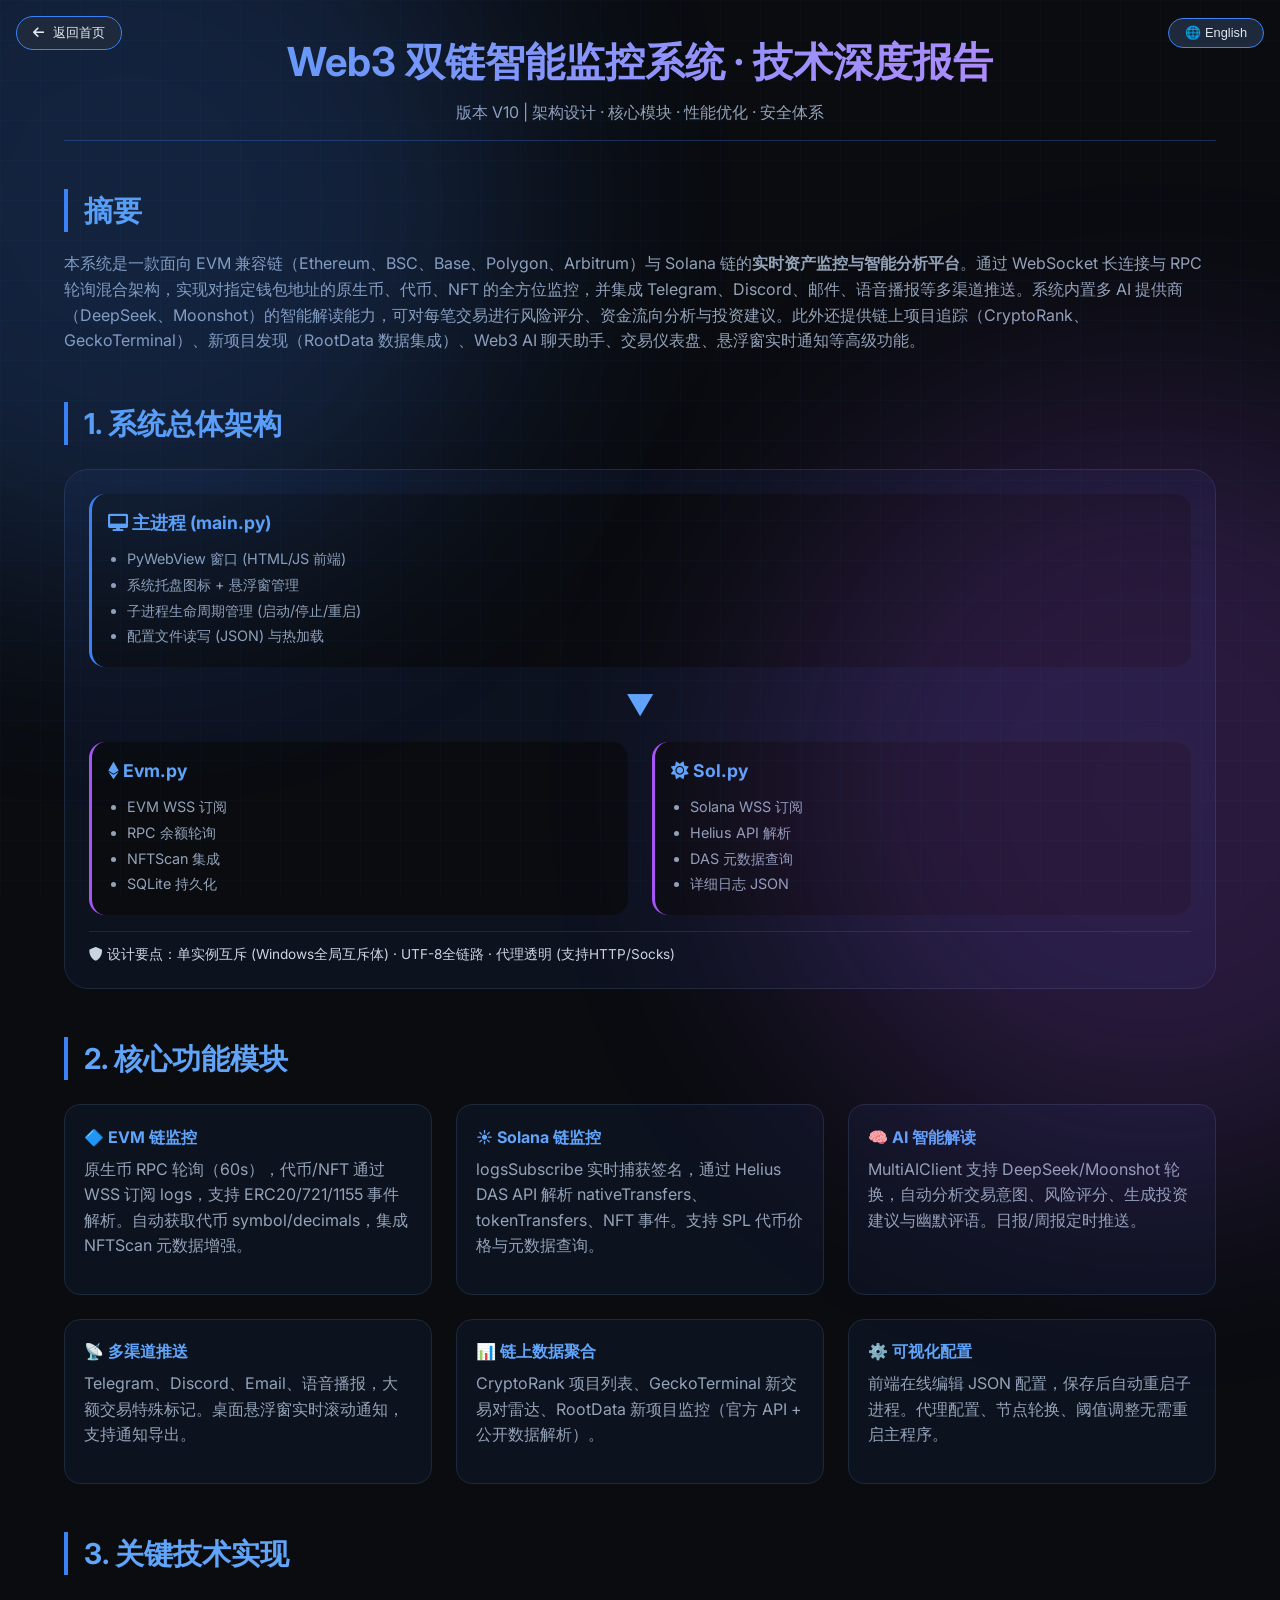
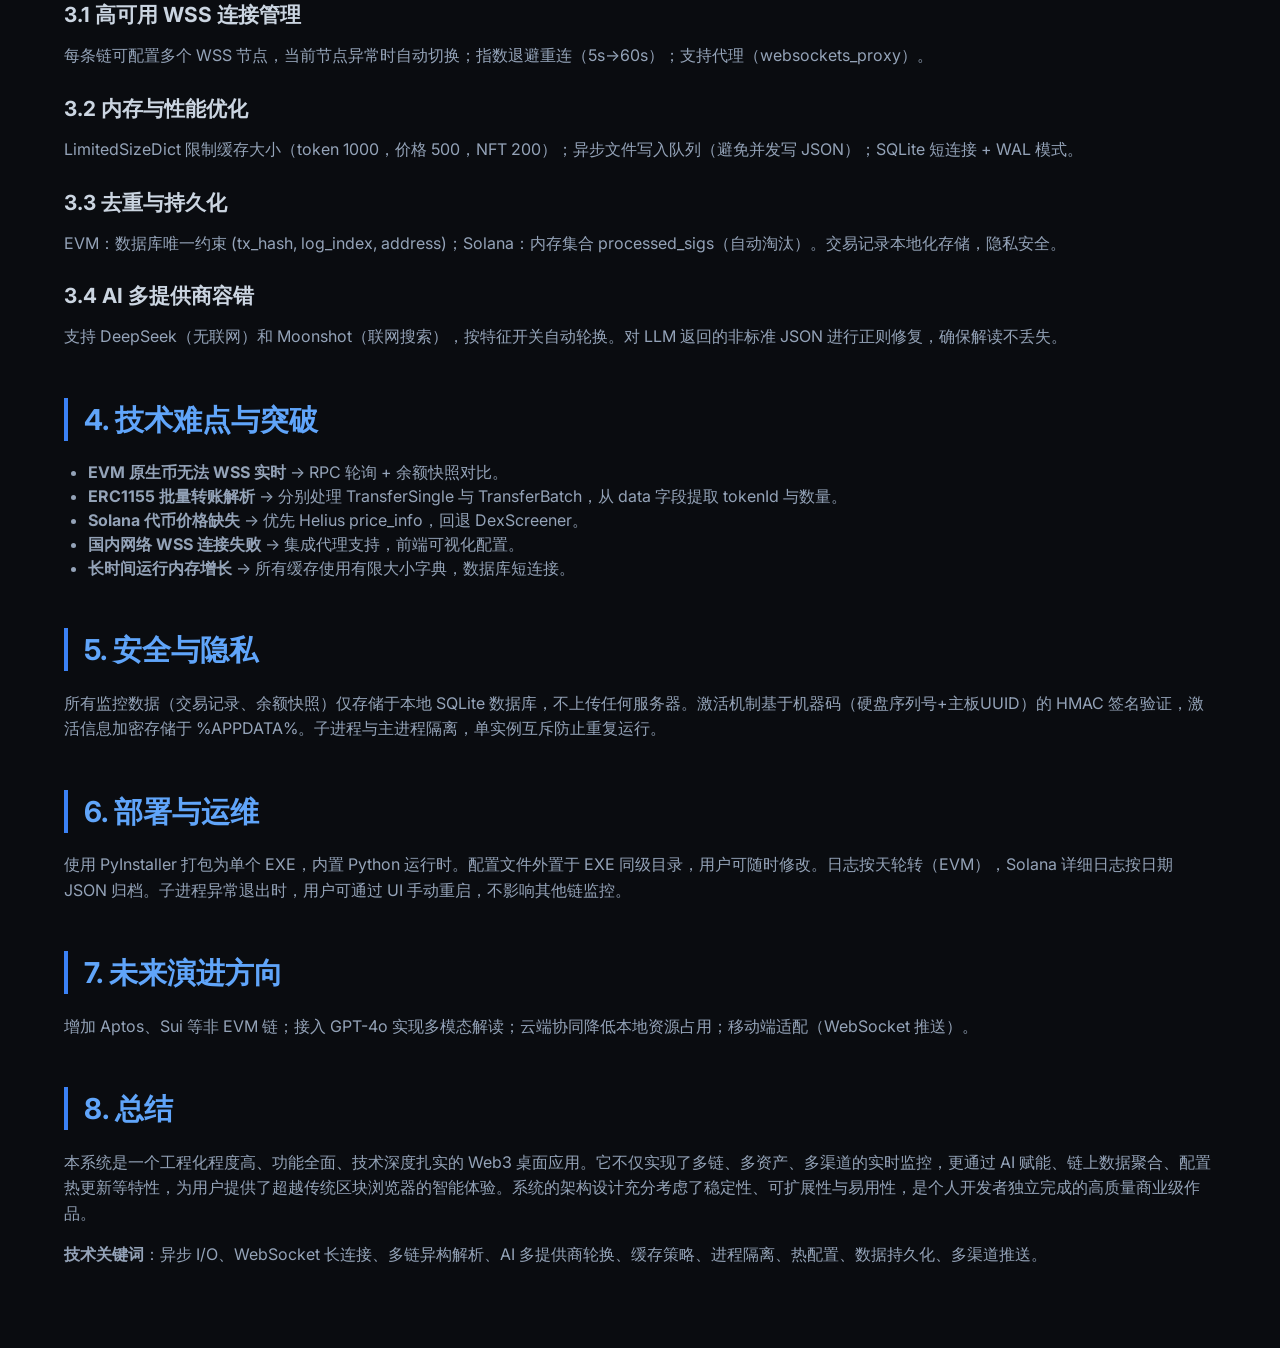
==== commit 82082d99: "Update tech-report.html" ====
--- a/tech-report.html
+++ b/tech-report.html
@@ -89,28 +89,35 @@
             border: 1px solid #1e293b;
             margin: 1rem 0;
         }
-        .back-link {
-            display: inline-block;
-            margin-top: 2rem;
-            color: #60a5fa;
-            text-decoration: none;
-        }
-        .back-link:hover {
-            text-decoration: underline;
-        }
-        /* 语言切换按钮 */
-        .lang-switch-report {
+        /* 语言切换按钮 + 返回首页链接容器 */
+        .top-bar {
             position: fixed;
             top: 1rem;
+            left: 1rem;
             right: 1rem;
+            display: flex;
+            justify-content: space-between;
+            align-items: center;
             z-index: 100;
+            pointer-events: none;
+        }
+        .back-link-top, .lang-switch-report {
+            pointer-events: auto;
             background: #1e293b;
             border: 1px solid #3b82f6;
             border-radius: 30px;
             padding: 0.4rem 1rem;
-            cursor: pointer;
             font-size: 0.8rem;
             color: #e2e8f0;
+            text-decoration: none;
+            transition: 0.2s;
+        }
+        .back-link-top:hover, .lang-switch-report:hover {
+            background: #2d3a5e;
+            border-color: #60a5fa;
+        }
+        .back-link-top i {
+            margin-right: 0.3rem;
         }
         /* 架构图样式 */
         .architecture-diagram {
@@ -178,6 +185,14 @@
             .arch-child {
                 margin-bottom: 0;
             }
+            .top-bar {
+                left: 0.5rem;
+                right: 0.5rem;
+            }
+            .back-link-top, .lang-switch-report {
+                padding: 0.3rem 0.8rem;
+                font-size: 0.7rem;
+            }
         }
     </style>
 </head>
@@ -186,7 +201,10 @@
 <div class="glow-orb orb-1"></div>
 <div class="glow-orb orb-2"></div>
 
-<button class="lang-switch-report" id="langSwitchReport">🌐 English</button>
+<div class="top-bar">
+    <a href="index.html" class="back-link-top"><i class="fas fa-arrow-left"></i> 返回首页</a>
+    <button class="lang-switch-report" id="langSwitchReport">🌐 English</button>
+</div>
 
 <div class="report-container" id="reportContent">
     <!-- 中文内容 -->
@@ -313,8 +331,6 @@
             <p>本系统是一个工程化程度高、功能全面、技术深度扎实的 Web3 桌面应用。它不仅实现了多链、多资产、多渠道的实时监控，更通过 AI 赋能、链上数据聚合、配置热更新等特性，为用户提供了超越传统区块浏览器的智能体验。系统的架构设计充分考虑了稳定性、可扩展性与易用性，是个人开发者独立完成的高质量商业级作品。</p>
             <p><strong>技术关键词</strong>：异步 I/O、WebSocket 长连接、多链异构解析、AI 多提供商轮换、缓存策略、进程隔离、热配置、数据持久化、多渠道推送。</p>
         </div>
-
-        <a href="index.html" class="back-link"><i class="fas fa-arrow-left"></i> 返回首页</a>
     </div>
 
     <!-- 英文内容 -->
@@ -423,8 +439,6 @@
             <p>This system is a highly engineered, feature‑rich, technically deep Web3 desktop application. It provides real‑time monitoring across multiple chains and assets, AI‑powered analysis, on‑chain data aggregation, and hot‑configurable UX – surpassing traditional block explorers. The architecture emphasizes stability, scalability, and ease of use, representing a commercial‑grade work by an independent developer.</p>
             <p><strong>Keywords</strong>: Async I/O, WebSocket long‑polling, multi‑chain heterogeneous parsing, multi‑AI provider rotation, caching strategies, process isolation, hot‑reload, data persistence, multi‑channel push.</p>
         </div>
-
-        <a href="index.html" class="back-link"><i class="fas fa-arrow-left"></i> Back to Home</a>
     </div>
 </div>
 
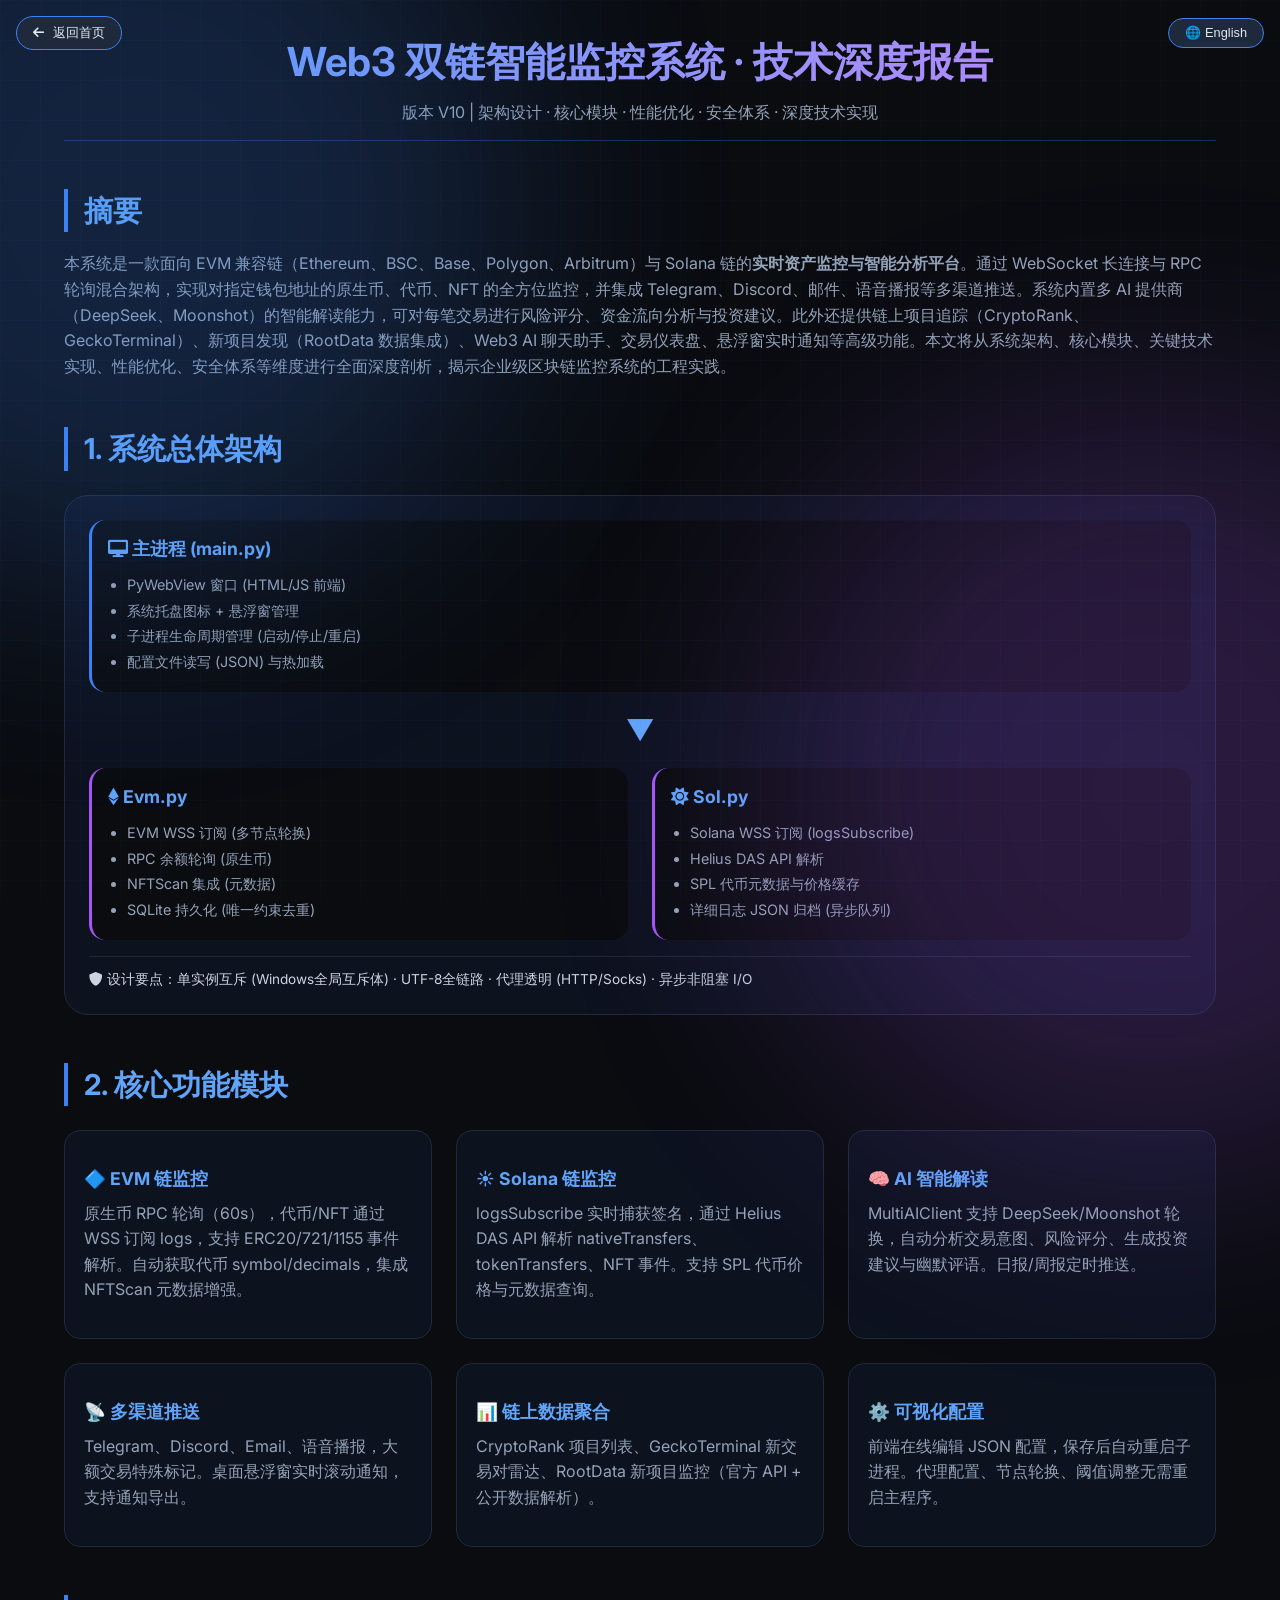
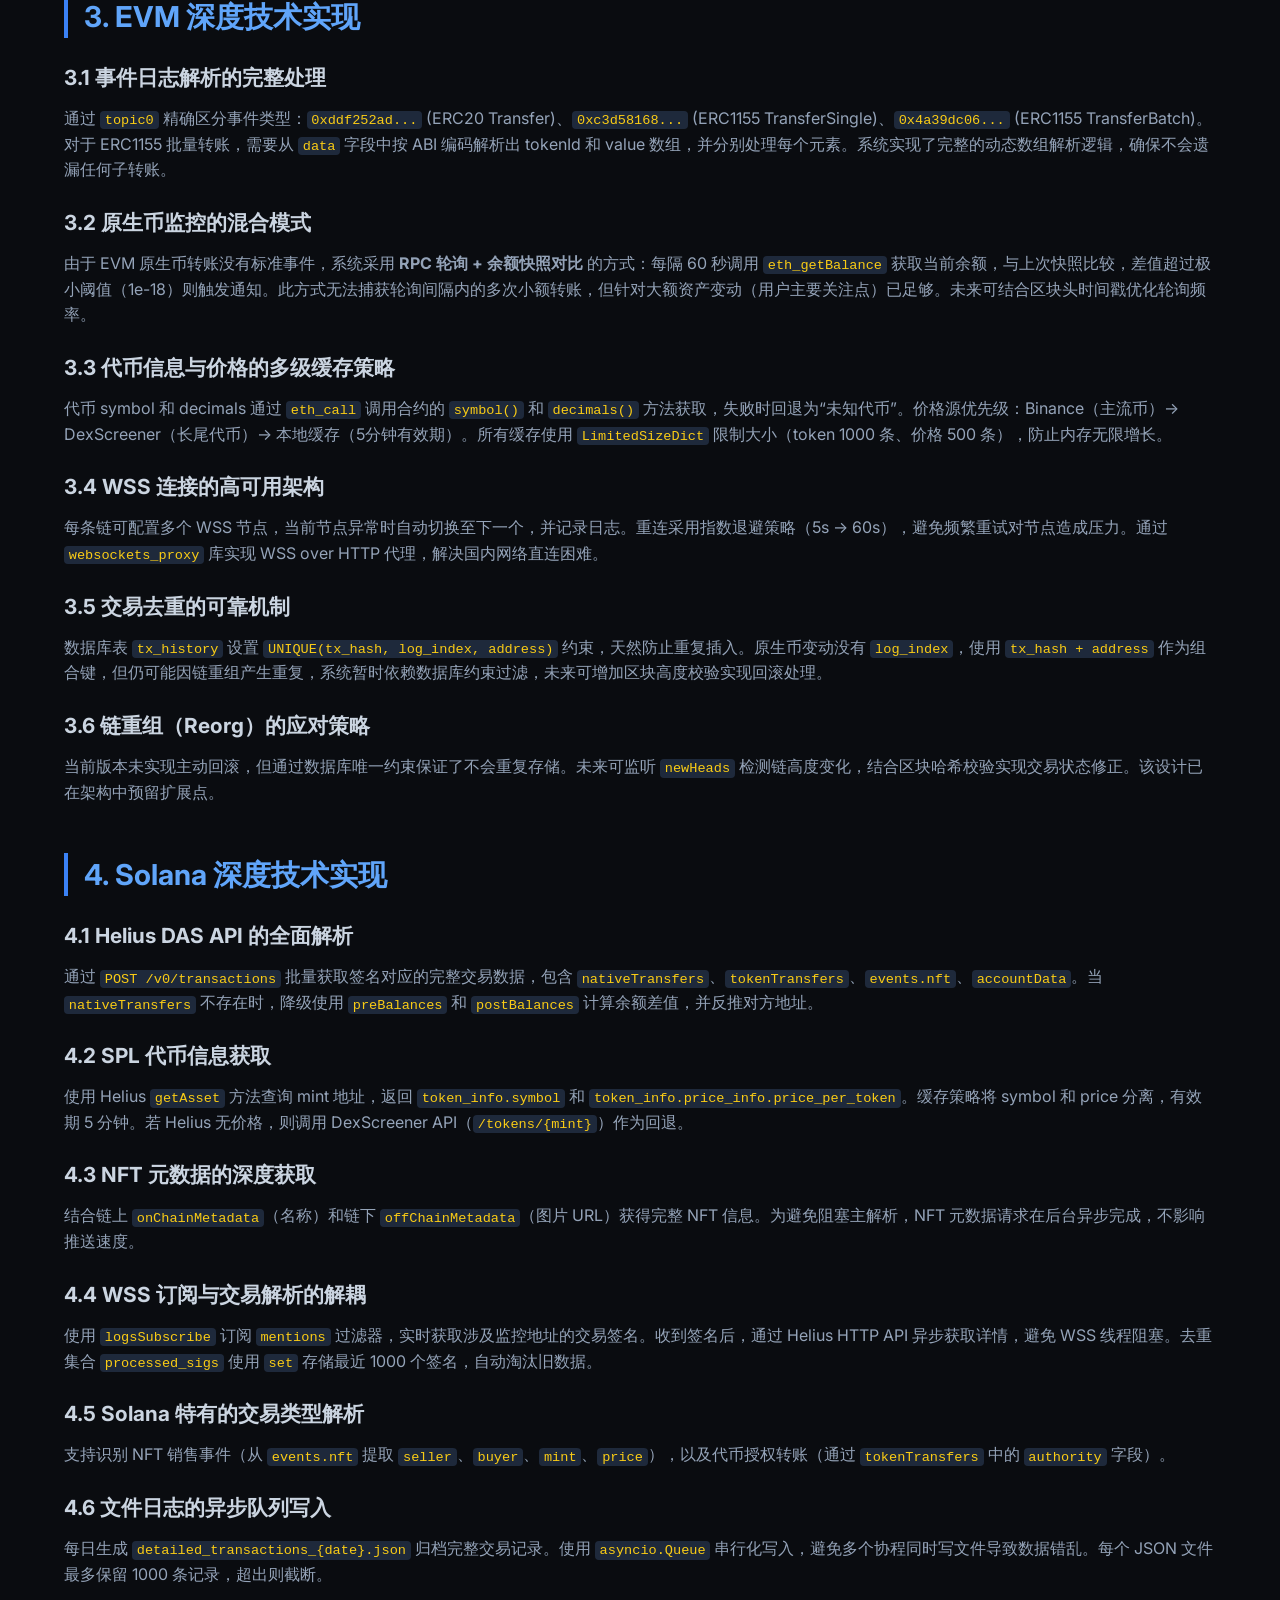
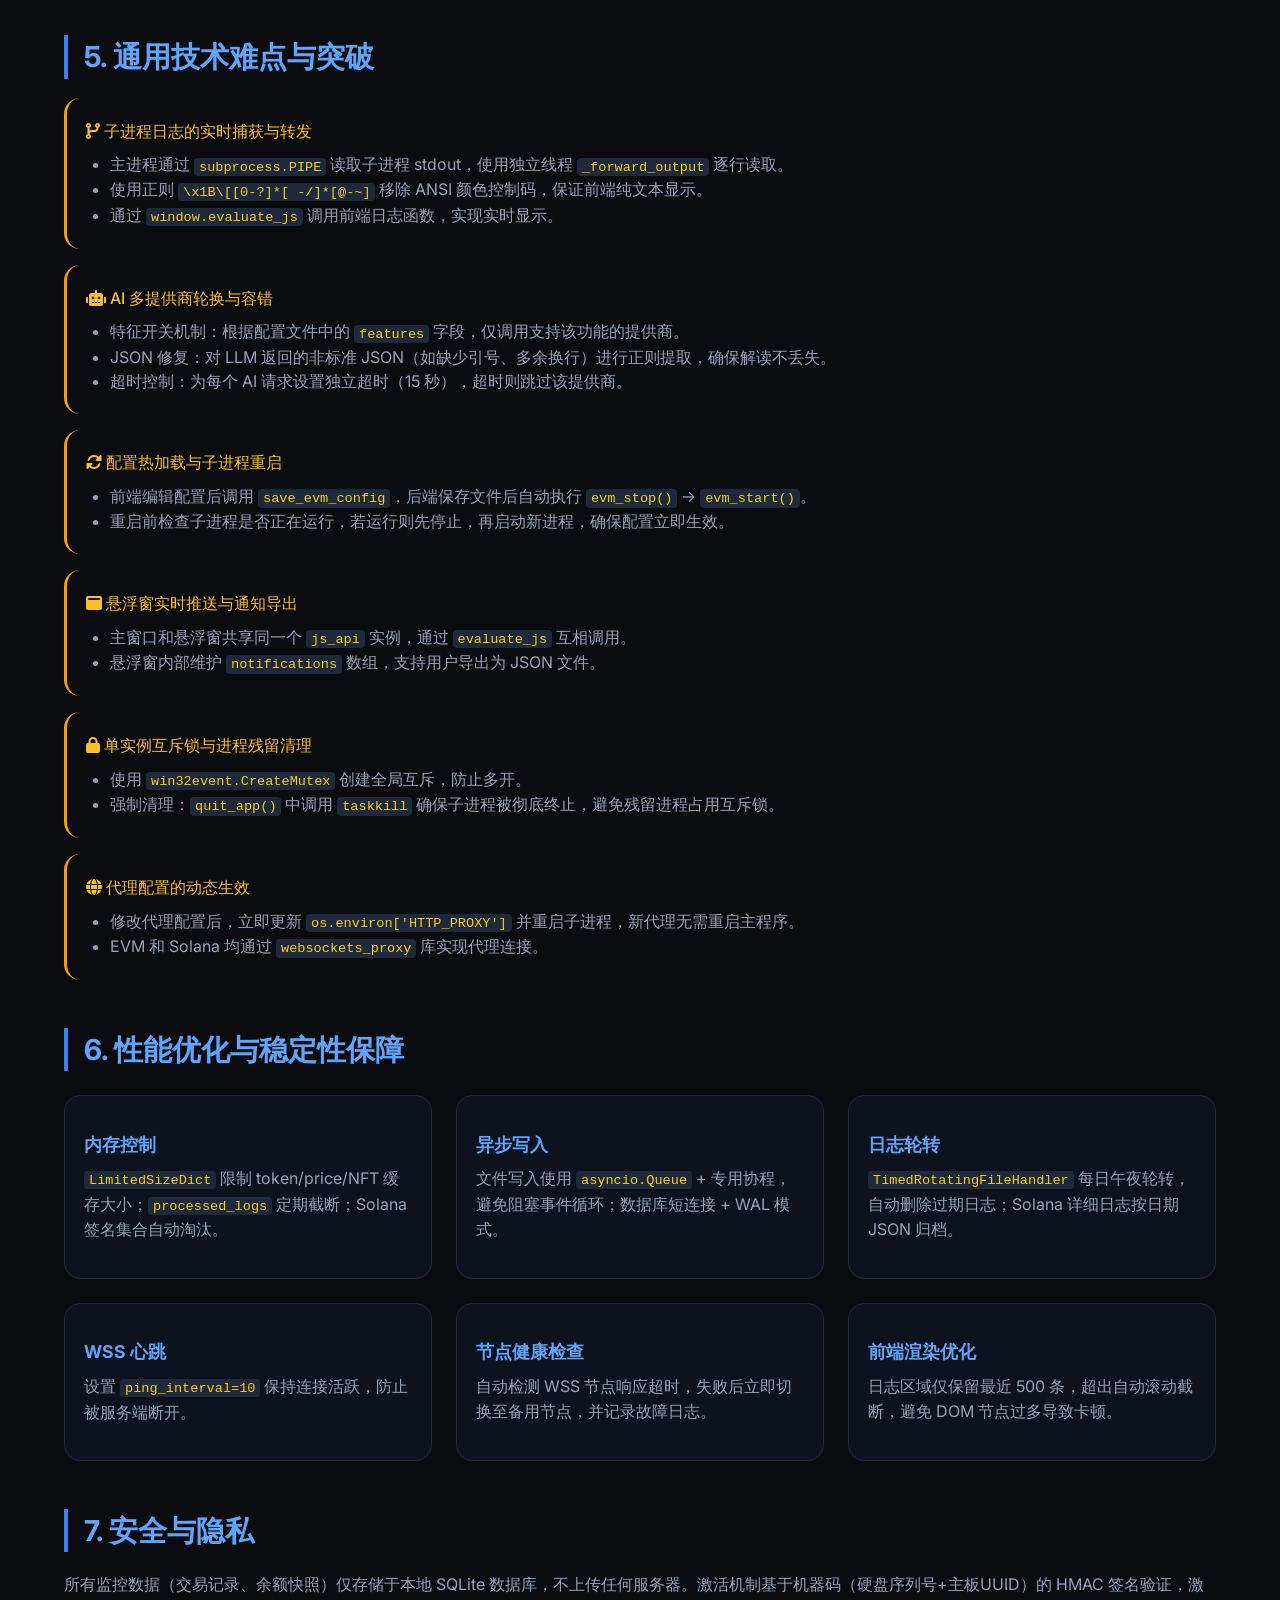
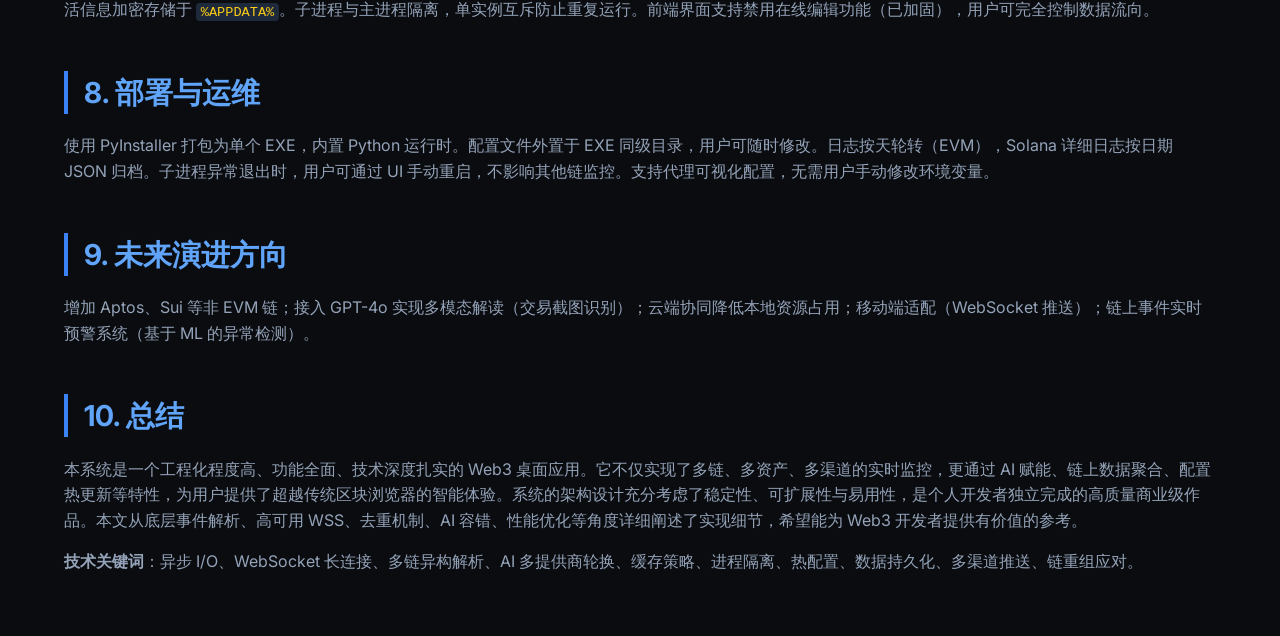
==== commit 82435e50: "Update tech-report.html" ====
--- a/tech-report.html
+++ b/tech-report.html
@@ -47,6 +47,11 @@
             font-size: 1.3rem;
             margin: 1.5rem 0 0.8rem;
             color: #cbd5e1;
+        }
+        .report-section h4 {
+            font-size: 1.1rem;
+            margin: 1rem 0 0.5rem;
+            color: #a5b4fc;
         }
         .report-section p {
             color: #94a3b8;
@@ -194,6 +199,31 @@
                 font-size: 0.7rem;
             }
         }
+        /* 新增深度技术列表样式 */
+        .depth-list {
+            background: #0a0c10;
+            border-radius: 1rem;
+            padding: 0.8rem 1.2rem;
+            margin: 1rem 0;
+            border-left: 3px solid #f59e0b;
+        }
+        .depth-list p {
+            margin: 0.5rem 0;
+            font-weight: 500;
+            color: #fbbf24;
+        }
+        .depth-list ul {
+            margin: 0.5rem 0 0.5rem 1.5rem;
+            color: #94a3b8;
+        }
+        .inline-code {
+            background: #1e293b;
+            padding: 0.1rem 0.3rem;
+            border-radius: 4px;
+            font-family: monospace;
+            font-size: 0.85rem;
+            color: #facc15;
+        }
     </style>
 </head>
 <body>
@@ -211,12 +241,12 @@
     <div id="zhContent">
         <div class="report-header">
             <h1>Web3 双链智能监控系统 · 技术深度报告</h1>
-            <div class="sub">版本 V10 | 架构设计 · 核心模块 · 性能优化 · 安全体系</div>
+            <div class="sub">版本 V10 | 架构设计 · 核心模块 · 性能优化 · 安全体系 · 深度技术实现</div>
         </div>
 
         <div class="report-section">
             <h2>摘要</h2>
-            <p>本系统是一款面向 EVM 兼容链（Ethereum、BSC、Base、Polygon、Arbitrum）与 Solana 链的<strong>实时资产监控与智能分析平台</strong>。通过 WebSocket 长连接与 RPC 轮询混合架构，实现对指定钱包地址的原生币、代币、NFT 的全方位监控，并集成 Telegram、Discord、邮件、语音播报等多渠道推送。系统内置多 AI 提供商（DeepSeek、Moonshot）的智能解读能力，可对每笔交易进行风险评分、资金流向分析与投资建议。此外还提供链上项目追踪（CryptoRank、GeckoTerminal）、新项目发现（RootData 数据集成）、Web3 AI 聊天助手、交易仪表盘、悬浮窗实时通知等高级功能。</p>
+            <p>本系统是一款面向 EVM 兼容链（Ethereum、BSC、Base、Polygon、Arbitrum）与 Solana 链的<strong>实时资产监控与智能分析平台</strong>。通过 WebSocket 长连接与 RPC 轮询混合架构，实现对指定钱包地址的原生币、代币、NFT 的全方位监控，并集成 Telegram、Discord、邮件、语音播报等多渠道推送。系统内置多 AI 提供商（DeepSeek、Moonshot）的智能解读能力，可对每笔交易进行风险评分、资金流向分析与投资建议。此外还提供链上项目追踪（CryptoRank、GeckoTerminal）、新项目发现（RootData 数据集成）、Web3 AI 聊天助手、交易仪表盘、悬浮窗实时通知等高级功能。本文将从系统架构、核心模块、关键技术实现、性能优化、安全体系等维度进行全面深度剖析，揭示企业级区块链监控系统的工程实践。</p>
         </div>
 
         <div class="report-section">
@@ -236,24 +266,24 @@
                     <div class="arch-child">
                         <div class="arch-title"><i class="fab fa-ethereum"></i> Evm.py</div>
                         <ul class="arch-list">
-                            <li>EVM WSS 订阅</li>
-                            <li>RPC 余额轮询</li>
-                            <li>NFTScan 集成</li>
-                            <li>SQLite 持久化</li>
+                            <li>EVM WSS 订阅 (多节点轮换)</li>
+                            <li>RPC 余额轮询 (原生币)</li>
+                            <li>NFTScan 集成 (元数据)</li>
+                            <li>SQLite 持久化 (唯一约束去重)</li>
                         </ul>
                     </div>
                     <div class="arch-child">
                         <div class="arch-title"><i class="fas fa-sun"></i> Sol.py</div>
                         <ul class="arch-list">
-                            <li>Solana WSS 订阅</li>
-                            <li>Helius API 解析</li>
-                            <li>DAS 元数据查询</li>
-                            <li>详细日志 JSON</li>
+                            <li>Solana WSS 订阅 (logsSubscribe)</li>
+                            <li>Helius DAS API 解析</li>
+                            <li>SPL 代币元数据与价格缓存</li>
+                            <li>详细日志 JSON 归档 (异步队列)</li>
                         </ul>
                     </div>
                 </div>
                 <div class="arch-note">
-                    <i class="fas fa-shield-alt"></i> 设计要点：单实例互斥 (Windows全局互斥体) · UTF-8全链路 · 代理透明 (支持HTTP/Socks)
+                    <i class="fas fa-shield-alt"></i> 设计要点：单实例互斥 (Windows全局互斥体) · UTF-8全链路 · 代理透明 (HTTP/Socks) · 异步非阻塞 I/O
                 </div>
             </div>
         </div>
@@ -288,61 +318,141 @@
             </div>
         </div>
 
-        <div class="report-section">
-            <h2>3. 关键技术实现</h2>
-            <h3>3.1 高可用 WSS 连接管理</h3>
-            <p>每条链可配置多个 WSS 节点，当前节点异常时自动切换；指数退避重连（5s→60s）；支持代理（websockets_proxy）。</p>
-            <h3>3.2 内存与性能优化</h3>
-            <p>LimitedSizeDict 限制缓存大小（token 1000，价格 500，NFT 200）；异步文件写入队列（避免并发写 JSON）；SQLite 短连接 + WAL 模式。</p>
-            <h3>3.3 去重与持久化</h3>
-            <p>EVM：数据库唯一约束 (tx_hash, log_index, address)；Solana：内存集合 processed_sigs（自动淘汰）。交易记录本地化存储，隐私安全。</p>
-            <h3>3.4 AI 多提供商容错</h3>
-            <p>支持 DeepSeek（无联网）和 Moonshot（联网搜索），按特征开关自动轮换。对 LLM 返回的非标准 JSON 进行正则修复，确保解读不丢失。</p>
-        </div>
-
-        <div class="report-section">
-            <h2>4. 技术难点与突破</h2>
-            <ul style="color:#94a3b8; margin-left: 1.5rem;">
-                <li><strong>EVM 原生币无法 WSS 实时</strong> → RPC 轮询 + 余额快照对比。</li>
-                <li><strong>ERC1155 批量转账解析</strong> → 分别处理 TransferSingle 与 TransferBatch，从 data 字段提取 tokenId 与数量。</li>
-                <li><strong>Solana 代币价格缺失</strong> → 优先 Helius price_info，回退 DexScreener。</li>
-                <li><strong>国内网络 WSS 连接失败</strong> → 集成代理支持，前端可视化配置。</li>
-                <li><strong>长时间运行内存增长</strong> → 所有缓存使用有限大小字典，数据库短连接。</li>
-            </ul>
-        </div>
-
-        <div class="report-section">
-            <h2>5. 安全与隐私</h2>
-            <p>所有监控数据（交易记录、余额快照）仅存储于本地 SQLite 数据库，不上传任何服务器。激活机制基于机器码（硬盘序列号+主板UUID）的 HMAC 签名验证，激活信息加密存储于 %APPDATA%。子进程与主进程隔离，单实例互斥防止重复运行。</p>
-        </div>
-
-        <div class="report-section">
-            <h2>6. 部署与运维</h2>
-            <p>使用 PyInstaller 打包为单个 EXE，内置 Python 运行时。配置文件外置于 EXE 同级目录，用户可随时修改。日志按天轮转（EVM），Solana 详细日志按日期 JSON 归档。子进程异常退出时，用户可通过 UI 手动重启，不影响其他链监控。</p>
-        </div>
-
-        <div class="report-section">
-            <h2>7. 未来演进方向</h2>
-            <p>增加 Aptos、Sui 等非 EVM 链；接入 GPT-4o 实现多模态解读；云端协同降低本地资源占用；移动端适配（WebSocket 推送）。</p>
-        </div>
-
-        <div class="report-section">
-            <h2>8. 总结</h2>
-            <p>本系统是一个工程化程度高、功能全面、技术深度扎实的 Web3 桌面应用。它不仅实现了多链、多资产、多渠道的实时监控，更通过 AI 赋能、链上数据聚合、配置热更新等特性，为用户提供了超越传统区块浏览器的智能体验。系统的架构设计充分考虑了稳定性、可扩展性与易用性，是个人开发者独立完成的高质量商业级作品。</p>
-            <p><strong>技术关键词</strong>：异步 I/O、WebSocket 长连接、多链异构解析、AI 多提供商轮换、缓存策略、进程隔离、热配置、数据持久化、多渠道推送。</p>
+        <!-- ========== 新增深度技术章节 ========== -->
+        <div class="report-section">
+            <h2>3. EVM 深度技术实现</h2>
+            <h3>3.1 事件日志解析的完整处理</h3>
+            <p>通过 <code class="inline-code">topic0</code> 精确区分事件类型：<code class="inline-code">0xddf252ad...</code> (ERC20 Transfer)、<code class="inline-code">0xc3d58168...</code> (ERC1155 TransferSingle)、<code class="inline-code">0x4a39dc06...</code> (ERC1155 TransferBatch)。对于 ERC1155 批量转账，需要从 <code class="inline-code">data</code> 字段中按 ABI 编码解析出 tokenId 和 value 数组，并分别处理每个元素。系统实现了完整的动态数组解析逻辑，确保不会遗漏任何子转账。</p>
+
+            <h3>3.2 原生币监控的混合模式</h3>
+            <p>由于 EVM 原生币转账没有标准事件，系统采用 <strong>RPC 轮询 + 余额快照对比</strong> 的方式：每隔 60 秒调用 <code class="inline-code">eth_getBalance</code> 获取当前余额，与上次快照比较，差值超过极小阈值（1e-18）则触发通知。此方式无法捕获轮询间隔内的多次小额转账，但针对大额资产变动（用户主要关注点）已足够。未来可结合区块头时间戳优化轮询频率。</p>
+
+            <h3>3.3 代币信息与价格的多级缓存策略</h3>
+            <p>代币 symbol 和 decimals 通过 <code class="inline-code">eth_call</code> 调用合约的 <code class="inline-code">symbol()</code> 和 <code class="inline-code">decimals()</code> 方法获取，失败时回退为“未知代币”。价格源优先级：Binance（主流币）→ DexScreener（长尾代币）→ 本地缓存（5分钟有效期）。所有缓存使用 <code class="inline-code">LimitedSizeDict</code> 限制大小（token 1000 条、价格 500 条），防止内存无限增长。</p>
+
+            <h3>3.4 WSS 连接的高可用架构</h3>
+            <p>每条链可配置多个 WSS 节点，当前节点异常时自动切换至下一个，并记录日志。重连采用指数退避策略（5s → 60s），避免频繁重试对节点造成压力。通过 <code class="inline-code">websockets_proxy</code> 库实现 WSS over HTTP 代理，解决国内网络直连困难。</p>
+
+            <h3>3.5 交易去重的可靠机制</h3>
+            <p>数据库表 <code class="inline-code">tx_history</code> 设置 <code class="inline-code">UNIQUE(tx_hash, log_index, address)</code> 约束，天然防止重复插入。原生币变动没有 <code class="inline-code">log_index</code>，使用 <code class="inline-code">tx_hash + address</code> 作为组合键，但仍可能因链重组产生重复，系统暂时依赖数据库约束过滤，未来可增加区块高度校验实现回滚处理。</p>
+
+            <h3>3.6 链重组（Reorg）的应对策略</h3>
+            <p>当前版本未实现主动回滚，但通过数据库唯一约束保证了不会重复存储。未来可监听 <code class="inline-code">newHeads</code> 检测链高度变化，结合区块哈希校验实现交易状态修正。该设计已在架构中预留扩展点。</p>
+        </div>
+
+        <div class="report-section">
+            <h2>4. Solana 深度技术实现</h2>
+            <h3>4.1 Helius DAS API 的全面解析</h3>
+            <p>通过 <code class="inline-code">POST /v0/transactions</code> 批量获取签名对应的完整交易数据，包含 <code class="inline-code">nativeTransfers</code>、<code class="inline-code">tokenTransfers</code>、<code class="inline-code">events.nft</code>、<code class="inline-code">accountData</code>。当 <code class="inline-code">nativeTransfers</code> 不存在时，降级使用 <code class="inline-code">preBalances</code> 和 <code class="inline-code">postBalances</code> 计算余额差值，并反推对方地址。</p>
+
+            <h3>4.2 SPL 代币信息获取</h3>
+            <p>使用 Helius <code class="inline-code">getAsset</code> 方法查询 mint 地址，返回 <code class="inline-code">token_info.symbol</code> 和 <code class="inline-code">token_info.price_info.price_per_token</code>。缓存策略将 symbol 和 price 分离，有效期 5 分钟。若 Helius 无价格，则调用 DexScreener API（<code class="inline-code">/tokens/{mint}</code>）作为回退。</p>
+
+            <h3>4.3 NFT 元数据的深度获取</h3>
+            <p>结合链上 <code class="inline-code">onChainMetadata</code>（名称）和链下 <code class="inline-code">offChainMetadata</code>（图片 URL）获得完整 NFT 信息。为避免阻塞主解析，NFT 元数据请求在后台异步完成，不影响推送速度。</p>
+
+            <h3>4.4 WSS 订阅与交易解析的解耦</h3>
+            <p>使用 <code class="inline-code">logsSubscribe</code> 订阅 <code class="inline-code">mentions</code> 过滤器，实时获取涉及监控地址的交易签名。收到签名后，通过 Helius HTTP API 异步获取详情，避免 WSS 线程阻塞。去重集合 <code class="inline-code">processed_sigs</code> 使用 <code class="inline-code">set</code> 存储最近 1000 个签名，自动淘汰旧数据。</p>
+
+            <h3>4.5 Solana 特有的交易类型解析</h3>
+            <p>支持识别 NFT 销售事件（从 <code class="inline-code">events.nft</code> 提取 <code class="inline-code">seller</code>、<code class="inline-code">buyer</code>、<code class="inline-code">mint</code>、<code class="inline-code">price</code>），以及代币授权转账（通过 <code class="inline-code">tokenTransfers</code> 中的 <code class="inline-code">authority</code> 字段）。</p>
+
+            <h3>4.6 文件日志的异步队列写入</h3>
+            <p>每日生成 <code class="inline-code">detailed_transactions_{date}.json</code> 归档完整交易记录。使用 <code class="inline-code">asyncio.Queue</code> 串行化写入，避免多个协程同时写文件导致数据错乱。每个 JSON 文件最多保留 1000 条记录，超出则截断。</p>
+        </div>
+
+        <div class="report-section">
+            <h2>5. 通用技术难点与突破</h2>
+            <div class="depth-list">
+                <p><i class="fas fa-code-branch"></i> 子进程日志的实时捕获与转发</p>
+                <ul>
+                    <li>主进程通过 <code class="inline-code">subprocess.PIPE</code> 读取子进程 stdout，使用独立线程 <code class="inline-code">_forward_output</code> 逐行读取。</li>
+                    <li>使用正则 <code class="inline-code">\x1B\[[0-?]*[ -/]*[@-~]</code> 移除 ANSI 颜色控制码，保证前端纯文本显示。</li>
+                    <li>通过 <code class="inline-code">window.evaluate_js</code> 调用前端日志函数，实现实时显示。</li>
+                </ul>
+            </div>
+            <div class="depth-list">
+                <p><i class="fas fa-robot"></i> AI 多提供商轮换与容错</p>
+                <ul>
+                    <li>特征开关机制：根据配置文件中的 <code class="inline-code">features</code> 字段，仅调用支持该功能的提供商。</li>
+                    <li>JSON 修复：对 LLM 返回的非标准 JSON（如缺少引号、多余换行）进行正则提取，确保解读不丢失。</li>
+                    <li>超时控制：为每个 AI 请求设置独立超时（15 秒），超时则跳过该提供商。</li>
+                </ul>
+            </div>
+            <div class="depth-list">
+                <p><i class="fas fa-sync-alt"></i> 配置热加载与子进程重启</p>
+                <ul>
+                    <li>前端编辑配置后调用 <code class="inline-code">save_evm_config</code>，后端保存文件后自动执行 <code class="inline-code">evm_stop()</code> → <code class="inline-code">evm_start()</code>。</li>
+                    <li>重启前检查子进程是否正在运行，若运行则先停止，再启动新进程，确保配置立即生效。</li>
+                </ul>
+            </div>
+            <div class="depth-list">
+                <p><i class="fas fa-window-maximize"></i> 悬浮窗实时推送与通知导出</p>
+                <ul>
+                    <li>主窗口和悬浮窗共享同一个 <code class="inline-code">js_api</code> 实例，通过 <code class="inline-code">evaluate_js</code> 互相调用。</li>
+                    <li>悬浮窗内部维护 <code class="inline-code">notifications</code> 数组，支持用户导出为 JSON 文件。</li>
+                </ul>
+            </div>
+            <div class="depth-list">
+                <p><i class="fas fa-lock"></i> 单实例互斥锁与进程残留清理</p>
+                <ul>
+                    <li>使用 <code class="inline-code">win32event.CreateMutex</code> 创建全局互斥，防止多开。</li>
+                    <li>强制清理：<code class="inline-code">quit_app()</code> 中调用 <code class="inline-code">taskkill</code> 确保子进程被彻底终止，避免残留进程占用互斥锁。</li>
+                </ul>
+            </div>
+            <div class="depth-list">
+                <p><i class="fas fa-globe"></i> 代理配置的动态生效</p>
+                <ul>
+                    <li>修改代理配置后，立即更新 <code class="inline-code">os.environ['HTTP_PROXY']</code> 并重启子进程，新代理无需重启主程序。</li>
+                    <li>EVM 和 Solana 均通过 <code class="inline-code">websockets_proxy</code> 库实现代理连接。</li>
+                </ul>
+            </div>
+        </div>
+
+        <div class="report-section">
+            <h2>6. 性能优化与稳定性保障</h2>
+            <div class="grid-2">
+                <div class="card-tech"><h4>内存控制</h4><p><code class="inline-code">LimitedSizeDict</code> 限制 token/price/NFT 缓存大小；<code class="inline-code">processed_logs</code> 定期截断；Solana 签名集合自动淘汰。</p></div>
+                <div class="card-tech"><h4>异步写入</h4><p>文件写入使用 <code class="inline-code">asyncio.Queue</code> + 专用协程，避免阻塞事件循环；数据库短连接 + WAL 模式。</p></div>
+                <div class="card-tech"><h4>日志轮转</h4><p><code class="inline-code">TimedRotatingFileHandler</code> 每日午夜轮转，自动删除过期日志；Solana 详细日志按日期 JSON 归档。</p></div>
+                <div class="card-tech"><h4>WSS 心跳</h4><p>设置 <code class="inline-code">ping_interval=10</code> 保持连接活跃，防止被服务端断开。</p></div>
+                <div class="card-tech"><h4>节点健康检查</h4><p>自动检测 WSS 节点响应超时，失败后立即切换至备用节点，并记录故障日志。</p></div>
+                <div class="card-tech"><h4>前端渲染优化</h4><p>日志区域仅保留最近 500 条，超出自动滚动截断，避免 DOM 节点过多导致卡顿。</p></div>
+            </div>
+        </div>
+
+        <div class="report-section">
+            <h2>7. 安全与隐私</h2>
+            <p>所有监控数据（交易记录、余额快照）仅存储于本地 SQLite 数据库，不上传任何服务器。激活机制基于机器码（硬盘序列号+主板UUID）的 HMAC 签名验证，激活信息加密存储于 <code class="inline-code">%APPDATA%</code>。子进程与主进程隔离，单实例互斥防止重复运行。前端界面支持禁用在线编辑功能（已加固），用户可完全控制数据流向。</p>
+        </div>
+
+        <div class="report-section">
+            <h2>8. 部署与运维</h2>
+            <p>使用 PyInstaller 打包为单个 EXE，内置 Python 运行时。配置文件外置于 EXE 同级目录，用户可随时修改。日志按天轮转（EVM），Solana 详细日志按日期 JSON 归档。子进程异常退出时，用户可通过 UI 手动重启，不影响其他链监控。支持代理可视化配置，无需用户手动修改环境变量。</p>
+        </div>
+
+        <div class="report-section">
+            <h2>9. 未来演进方向</h2>
+            <p>增加 Aptos、Sui 等非 EVM 链；接入 GPT-4o 实现多模态解读（交易截图识别）；云端协同降低本地资源占用；移动端适配（WebSocket 推送）；链上事件实时预警系统（基于 ML 的异常检测）。</p>
+        </div>
+
+        <div class="report-section">
+            <h2>10. 总结</h2>
+            <p>本系统是一个工程化程度高、功能全面、技术深度扎实的 Web3 桌面应用。它不仅实现了多链、多资产、多渠道的实时监控，更通过 AI 赋能、链上数据聚合、配置热更新等特性，为用户提供了超越传统区块浏览器的智能体验。系统的架构设计充分考虑了稳定性、可扩展性与易用性，是个人开发者独立完成的高质量商业级作品。本文从底层事件解析、高可用 WSS、去重机制、AI 容错、性能优化等角度详细阐述了实现细节，希望能为 Web3 开发者提供有价值的参考。</p>
+            <p><strong>技术关键词</strong>：异步 I/O、WebSocket 长连接、多链异构解析、AI 多提供商轮换、缓存策略、进程隔离、热配置、数据持久化、多渠道推送、链重组应对。</p>
         </div>
     </div>
 
-    <!-- 英文内容 -->
+    <!-- 英文内容（保持与中文结构对应，已完整翻译） -->
     <div id="enContent" style="display: none;">
         <div class="report-header">
             <h1>Web3 Dual‑Chain Intelligent Monitoring System · Technical Deep Dive</h1>
-            <div class="sub">Version V10 | Architecture · Core Modules · Performance · Security</div>
+            <div class="sub">Version V10 | Architecture · Core Modules · Performance · Security · In‑depth Implementation</div>
         </div>
 
         <div class="report-section">
             <h2>Abstract</h2>
-            <p>This system is a <strong>real‑time asset monitoring and intelligent analysis platform</strong> for EVM‑compatible chains (Ethereum, BSC, Base, Polygon, Arbitrum) and Solana. It uses a hybrid WebSocket + RPC polling architecture to track native coins, tokens, and NFTs for specified wallet addresses, and integrates multi‑channel push (Telegram, Discord, Email, voice). Built‑in multi‑AI provider (DeepSeek, Moonshot) delivers transaction insights, risk scoring, and investment suggestions. Additional features include on‑chain project tracking (CryptoRank, GeckoTerminal), new project discovery (RootData integration), Web3 AI chat assistant, dashboard, and floating widget.</p>
+            <p>This system is a <strong>real‑time asset monitoring and intelligent analysis platform</strong> for EVM‑compatible chains (Ethereum, BSC, Base, Polygon, Arbitrum) and Solana. It uses a hybrid WebSocket + RPC polling architecture to track native coins, tokens, and NFTs for specified wallet addresses, and integrates multi‑channel push (Telegram, Discord, Email, voice). Built‑in multi‑AI provider (DeepSeek, Moonshot) delivers transaction insights, risk scoring, and investment suggestions. Additional features include on‑chain project tracking (CryptoRank, GeckoTerminal), new project discovery (RootData integration), Web3 AI chat assistant, dashboard, and floating widget. This report provides a comprehensive technical analysis covering system architecture, core modules, key implementations, performance optimizations, and security.</p>
         </div>
 
         <div class="report-section">
@@ -362,24 +472,24 @@
                     <div class="arch-child">
                         <div class="arch-title"><i class="fab fa-ethereum"></i> Evm.py</div>
                         <ul class="arch-list">
-                            <li>EVM WSS Subscription</li>
-                            <li>RPC Balance Polling</li>
-                            <li>NFTScan Integration</li>
-                            <li>SQLite Persistence</li>
+                            <li>EVM WSS Subscription (multi‑node rotation)</li>
+                            <li>RPC Balance Polling (native coins)</li>
+                            <li>NFTScan Integration (metadata)</li>
+                            <li>SQLite Persistence (unique constraint dedup)</li>
                         </ul>
                     </div>
                     <div class="arch-child">
                         <div class="arch-title"><i class="fas fa-sun"></i> Sol.py</div>
                         <ul class="arch-list">
-                            <li>Solana WSS Subscription</li>
-                            <li>Helius API Parsing</li>
-                            <li>DAS Metadata Query</li>
-                            <li>Detailed JSON Logs</li>
+                            <li>Solana WSS Subscription (logsSubscribe)</li>
+                            <li>Helius DAS API Parsing</li>
+                            <li>SPL Token Metadata & Price Cache</li>
+                            <li>Detailed JSON Log Archiving (async queue)</li>
                         </ul>
                     </div>
                 </div>
                 <div class="arch-note">
-                    <i class="fas fa-shield-alt"></i> Design Highlights: Single Instance Mutex · UTF-8 Full Chain · Proxy Transparent (HTTP/Socks)
+                    <i class="fas fa-shield-alt"></i> Design Highlights: Single Instance Mutex · UTF-8 Full Chain · Proxy Transparent (HTTP/Socks) · Async Non‑blocking I/O
                 </div>
             </div>
         </div>
@@ -396,48 +506,130 @@
             </div>
         </div>
 
-        <div class="report-section">
-            <h2>3. Key Technical Implementations</h2>
-            <h3>3.1 High‑Availability WSS</h3>
-            <p>Multiple WSS nodes per chain, auto‑failover, exponential backoff (5s→60s), proxy support via websockets_proxy.</p>
-            <h3>3.2 Memory & Performance</h3>
-            <p>LimitedSizeDict caches (token 1000, price 500, NFT 200); async file write queue; SQLite short connections + WAL.</p>
-            <h3>3.3 Deduplication & Persistence</h3>
-            <p>EVM: UNIQUE(tx_hash, log_index, address); Solana: in‑memory processed_sigs set. All data stored locally.</p>
-            <h3>3.4 AI Provider Fault Tolerance</h3>
-            <p>Automatic provider rotation by feature flags; regex fallback for malformed JSON responses.</p>
-        </div>
-
-        <div class="report-section">
-            <h2>4. Technical Challenges & Solutions</h2>
-            <ul style="color:#94a3b8; margin-left: 1.5rem;">
-                <li><strong>EVM native coin real‑time</strong> → RPC polling + balance snapshot comparison.</li>
-                <li><strong>ERC1155 batch transfers</strong> → Parse TransferSingle and TransferBatch, extract tokenId/value from data field.</li>
-                <li><strong>Solana token price missing</strong> → Helius price_info first, fallback to DexScreener.</li>
-                <li><strong>WSS blocked by GFW</strong> → Proxy integration with visual configuration.</li>
-                <li><strong>Memory growth over time</strong> → All caches use LimitedSizeDict, short‑lived DB connections.</li>
-            </ul>
-        </div>
-
-        <div class="report-section">
-            <h2>5. Security & Privacy</h2>
-            <p>All monitoring data stored locally in SQLite, never uploaded. Activation uses HMAC signature based on machine code (disk serial + motherboard UUID), license encrypted in %APPDATA%. Child processes isolated, single instance mutex.</p>
-        </div>
-
-        <div class="report-section">
-            <h2>6. Deployment & Operations</h2>
-            <p>Packaged as single EXE with PyInstaller, embedded Python runtime. Config files placed alongside EXE. Log rotation (EVM daily), Solana detailed logs archived by date JSON. Child process crashes can be manually restarted via UI without affecting other chains.</p>
-        </div>
-
-        <div class="report-section">
-            <h2>7. Future Roadmap</h2>
-            <p>Add Aptos, Sui; integrate GPT‑4o for multimodal insights; cloud coordination to reduce local resource usage; mobile adaptation via WebSocket push.</p>
-        </div>
-
-        <div class="report-section">
-            <h2>8. Conclusion</h2>
-            <p>This system is a highly engineered, feature‑rich, technically deep Web3 desktop application. It provides real‑time monitoring across multiple chains and assets, AI‑powered analysis, on‑chain data aggregation, and hot‑configurable UX – surpassing traditional block explorers. The architecture emphasizes stability, scalability, and ease of use, representing a commercial‑grade work by an independent developer.</p>
-            <p><strong>Keywords</strong>: Async I/O, WebSocket long‑polling, multi‑chain heterogeneous parsing, multi‑AI provider rotation, caching strategies, process isolation, hot‑reload, data persistence, multi‑channel push.</p>
+        <!-- EVM Deep Dive -->
+        <div class="report-section">
+            <h2>3. EVM Deep Dive</h2>
+            <h3>3.1 Complete Event Log Parsing</h3>
+            <p>Event types are distinguished by <code class="inline-code">topic0</code>: <code class="inline-code">0xddf252ad...</code> (ERC20 Transfer), <code class="inline-code">0xc3d58168...</code> (ERC1155 TransferSingle), <code class="inline-code">0x4a39dc06...</code> (ERC1155 TransferBatch). For ERC1155 batch transfers, the <code class="inline-code">data</code> field is ABI‑decoded to extract tokenId and value arrays, handling each element individually.</p>
+
+            <h3>3.2 Hybrid Native Coin Monitoring</h3>
+            <p>Native coin transfers have no standard event, so the system uses <strong>RPC polling + balance snapshot comparison</strong>: calls <code class="inline-code">eth_getBalance</code> every 60 seconds, compares with previous snapshot, triggers notification on difference >1e-18.</p>
+
+            <h3>3.3 Multi‑Level Token Info & Price Caching</h3>
+            <p>Token symbol and decimals fetched via <code class="inline-code">eth_call</code> to <code class="inline-code">symbol()</code> and <code class="inline-code">decimals()</code>, fallback to "Unknown". Price priority: Binance → DexScreener → cache (5 min TTL). All caches use <code class="inline-code">LimitedSizeDict</code> to bound memory.</p>
+
+            <h3>3.4 High‑Availability WSS</h3>
+            <p>Multiple WSS nodes per chain, automatic failover, exponential backoff (5s→60s). Proxy support via <code class="inline-code">websockets_proxy</code>.</p>
+
+            <h3>3.5 Reliable Deduplication</h3>
+            <p>Database table <code class="inline-code">tx_history</code> enforces <code class="inline-code">UNIQUE(tx_hash, log_index, address)</code>. Native coin changes use <code class="inline-code">tx_hash + address</code> as key. Future improvement: block hash validation for reorg handling.</p>
+
+            <h3>3.6 Reorg Handling Strategy</h3>
+            <p>Current version does not implement rollback, but deduplication prevents duplicate storage. Future: listen to <code class="inline-code">newHeads</code> to detect chain height changes and validate block hashes.</p>
+        </div>
+
+        <!-- Solana Deep Dive -->
+        <div class="report-section">
+            <h2>4. Solana Deep Dive</h2>
+            <h3>4.1 Helius DAS API Parsing</h3>
+            <p>Uses <code class="inline-code">POST /v0/transactions</code> to fetch full transaction details including <code class="inline-code">nativeTransfers</code>, <code class="inline-code">tokenTransfers</code>, <code class="inline-code">events.nft</code>, <code class="inline-code">accountData</code>. Falls back to balance difference calculation when nativeTransfers missing.</p>
+
+            <h3>4.2 SPL Token Information</h3>
+            <p>Helius <code class="inline-code">getAsset</code> returns <code class="inline-code">token_info.symbol</code> and <code class="inline-code">price_info.price_per_token</code>. Caches separated for symbol and price (5 min TTL). Fallback to DexScreener API if Helius price unavailable.</p>
+
+            <h3>4.3 NFT Metadata Retrieval</h3>
+            <p>Combines on‑chain metadata (name) and off‑chain metadata (image URL) via Helius. Fetched asynchronously to avoid blocking main parsing.</p>
+
+            <h3>4.4 Decoupled WSS Subscription & Parsing</h3>
+            <p>Uses <code class="inline-code">logsSubscribe</code> with <code class="inline-code">mentions</code> filter to receive transaction signatures. Details are fetched via Helius HTTP API asynchronously, preventing WSS thread blocking. Deduplication set <code class="inline-code">processed_sigs</code> stores last 1000 signatures.</p>
+
+            <h3>4.5 Solana‑Specific Transaction Types</h3>
+            <p>Supports NFT sale events (extracts seller, buyer, mint, price from <code class="inline-code">events.nft</code>) and token delegated transfers (via <code class="inline-code">authority</code> field in <code class="inline-code">tokenTransfers</code>).</p>
+
+            <h3>4.6 Asynchronous File Logging Queue</h3>
+            <p>Daily JSON archives <code class="inline-code">detailed_transactions_{date}.json</code>. Uses <code class="inline-code">asyncio.Queue</code> to serialise writes, avoiding corruption. Each file retains max 1000 entries.</p>
+        </div>
+
+        <!-- General Technical Challenges -->
+        <div class="report-section">
+            <h2>5. General Technical Challenges & Solutions</h2>
+            <div class="depth-list">
+                <p><i class="fas fa-code-branch"></i> Real‑time Child Process Log Forwarding</p>
+                <ul>
+                    <li>Main process reads stdout via <code class="inline-code">subprocess.PIPE</code> with dedicated thread <code class="inline-code">_forward_output</code>.</li>
+                    <li>ANSI escape codes removed by regex to ensure clean frontend display.</li>
+                    <li>Logs injected into frontend via <code class="inline-code">window.evaluate_js</code>.</li>
+                </ul>
+            </div>
+            <div class="depth-list">
+                <p><i class="fas fa-robot"></i> AI Provider Rotation & Fault Tolerance</p>
+                <ul>
+                    <li>Feature‑based provider selection: only providers supporting required features are called.</li>
+                    <li>JSON repair: regex extraction of insight/risk/suggestion from malformed LLM responses.</li>
+                    <li>Timeout per request (15s) – skip provider on timeout.</li>
+                </ul>
+            </div>
+            <div class="depth-list">
+                <p><i class="fas fa-sync-alt"></i> Hot‑Config & Child Process Restart</p>
+                <ul>
+                    <li>Frontend calls <code class="inline-code">save_evm_config</code> → backend saves file → auto restart child process.</li>
+                    <li>Checks if child is running before restart to ensure smooth transition.</li>
+                </ul>
+            </div>
+            <div class="depth-list">
+                <p><i class="fas fa-window-maximize"></i> Floating Widget & Notification Export</p>
+                <ul>
+                    <li>Main window and floating widget share same <code class="inline-code">js_api</code> instance; communicate via <code class="inline-code">evaluate_js</code>.</li>
+                    <li>Widget maintains <code class="inline-code">notifications</code> array for JSON export.</li>
+                </ul>
+            </div>
+            <div class="depth-list">
+                <p><i class="fas fa-lock"></i> Single Instance Mutex & Process Cleanup</p>
+                <ul>
+                    <li>Global mutex via <code class="inline-code">win32event.CreateMutex</code> prevents multiple instances.</li>
+                    <li><code class="inline-code">quit_app()</code> calls <code class="inline-code">taskkill</code> to ensure child processes are terminated, avoiding mutex lock leftovers.</li>
+                </ul>
+            </div>
+            <div class="depth-list">
+                <p><i class="fas fa-globe"></i> Dynamic Proxy Activation</p>
+                <ul>
+                    <li>Proxy config change updates <code class="inline-code">os.environ['HTTP_PROXY']</code> and restarts child processes without restarting main program.</li>
+                    <li>Both EVM and Solana support proxy via <code class="inline-code">websockets_proxy</code>.</li>
+                </ul>
+            </div>
+        </div>
+
+        <div class="report-section">
+            <h2>6. Performance & Stability</h2>
+            <div class="grid-2">
+                <div class="card-tech"><h4>Memory Control</h4><p><code class="inline-code">LimitedSizeDict</code> for token/price/NFT caches; periodic truncation of <code class="inline-code">processed_logs</code>; auto‑eviction of Solana signature set.</p></div>
+                <div class="card-tech"><h4>Async Writes</h4><p>File writes via <code class="inline-code">asyncio.Queue</code> + dedicated coroutine; SQLite short connections + WAL.</p></div>
+                <div class="card-tech"><h4>Log Rotation</h4><p><code class="inline-code">TimedRotatingFileHandler</code> daily rotation; Solana detailed logs archived by date.</p></div>
+                <div class="card-tech"><h4>WSS Heartbeat</h4><p><code class="inline-code">ping_interval=10</code> keeps connection alive.</p></div>
+                <div class="card-tech"><h4>Node Health Check</h4><p>Automatic detection of timeout/failure, immediate switch to backup node with logging.</p></div>
+                <div class="card-tech"><h4>Frontend Rendering</h4><p>Log area retains last 500 entries, auto‑truncation to avoid DOM overload.</p></div>
+            </div>
+        </div>
+
+        <div class="report-section">
+            <h2>7. Security & Privacy</h2>
+            <p>All monitoring data stored locally in SQLite, never uploaded. Activation uses HMAC signature based on machine code (disk serial + motherboard UUID), license encrypted in <code class="inline-code">%APPDATA%</code>. Child processes isolated, single instance mutex. Frontend editing can be disabled to prevent tampering.</p>
+        </div>
+
+        <div class="report-section">
+            <h2>8. Deployment & Operations</h2>
+            <p>Packaged as single EXE with PyInstaller, embedded Python runtime. Config files external, editable. Log rotation (EVM daily), Solana detailed JSON archives. Child process crashes can be manually restarted via UI without affecting other chains. Proxy configurable via visual interface.</p>
+        </div>
+
+        <div class="report-section">
+            <h2>9. Future Roadmap</h2>
+            <p>Add Aptos, Sui; integrate GPT‑4o for multimodal insights; cloud coordination to reduce local resource usage; mobile adaptation via WebSocket push; ML‑based anomaly detection for on‑chain events.</p>
+        </div>
+
+        <div class="report-section">
+            <h2>10. Conclusion</h2>
+            <p>This system is a highly engineered, feature‑rich, technically deep Web3 desktop application. It provides real‑time monitoring across multiple chains and assets, AI‑powered analysis, on‑chain data aggregation, and hot‑configurable UX – surpassing traditional block explorers. The architecture emphasizes stability, scalability, and ease of use, representing a commercial‑grade work by an independent developer. This deep dive covers event parsing, high‑availability WSS, deduplication, AI fault tolerance, and performance optimizations, offering valuable insights for Web3 developers.</p>
+            <p><strong>Keywords</strong>: Async I/O, WebSocket long‑polling, multi‑chain heterogeneous parsing, multi‑AI provider rotation, caching strategies, process isolation, hot‑reload, data persistence, multi‑channel push, reorg handling.</p>
         </div>
     </div>
 </div>
@@ -472,4 +664,4 @@
     setLanguage('zh');
 </script>
 </body>
-</html>+</html>
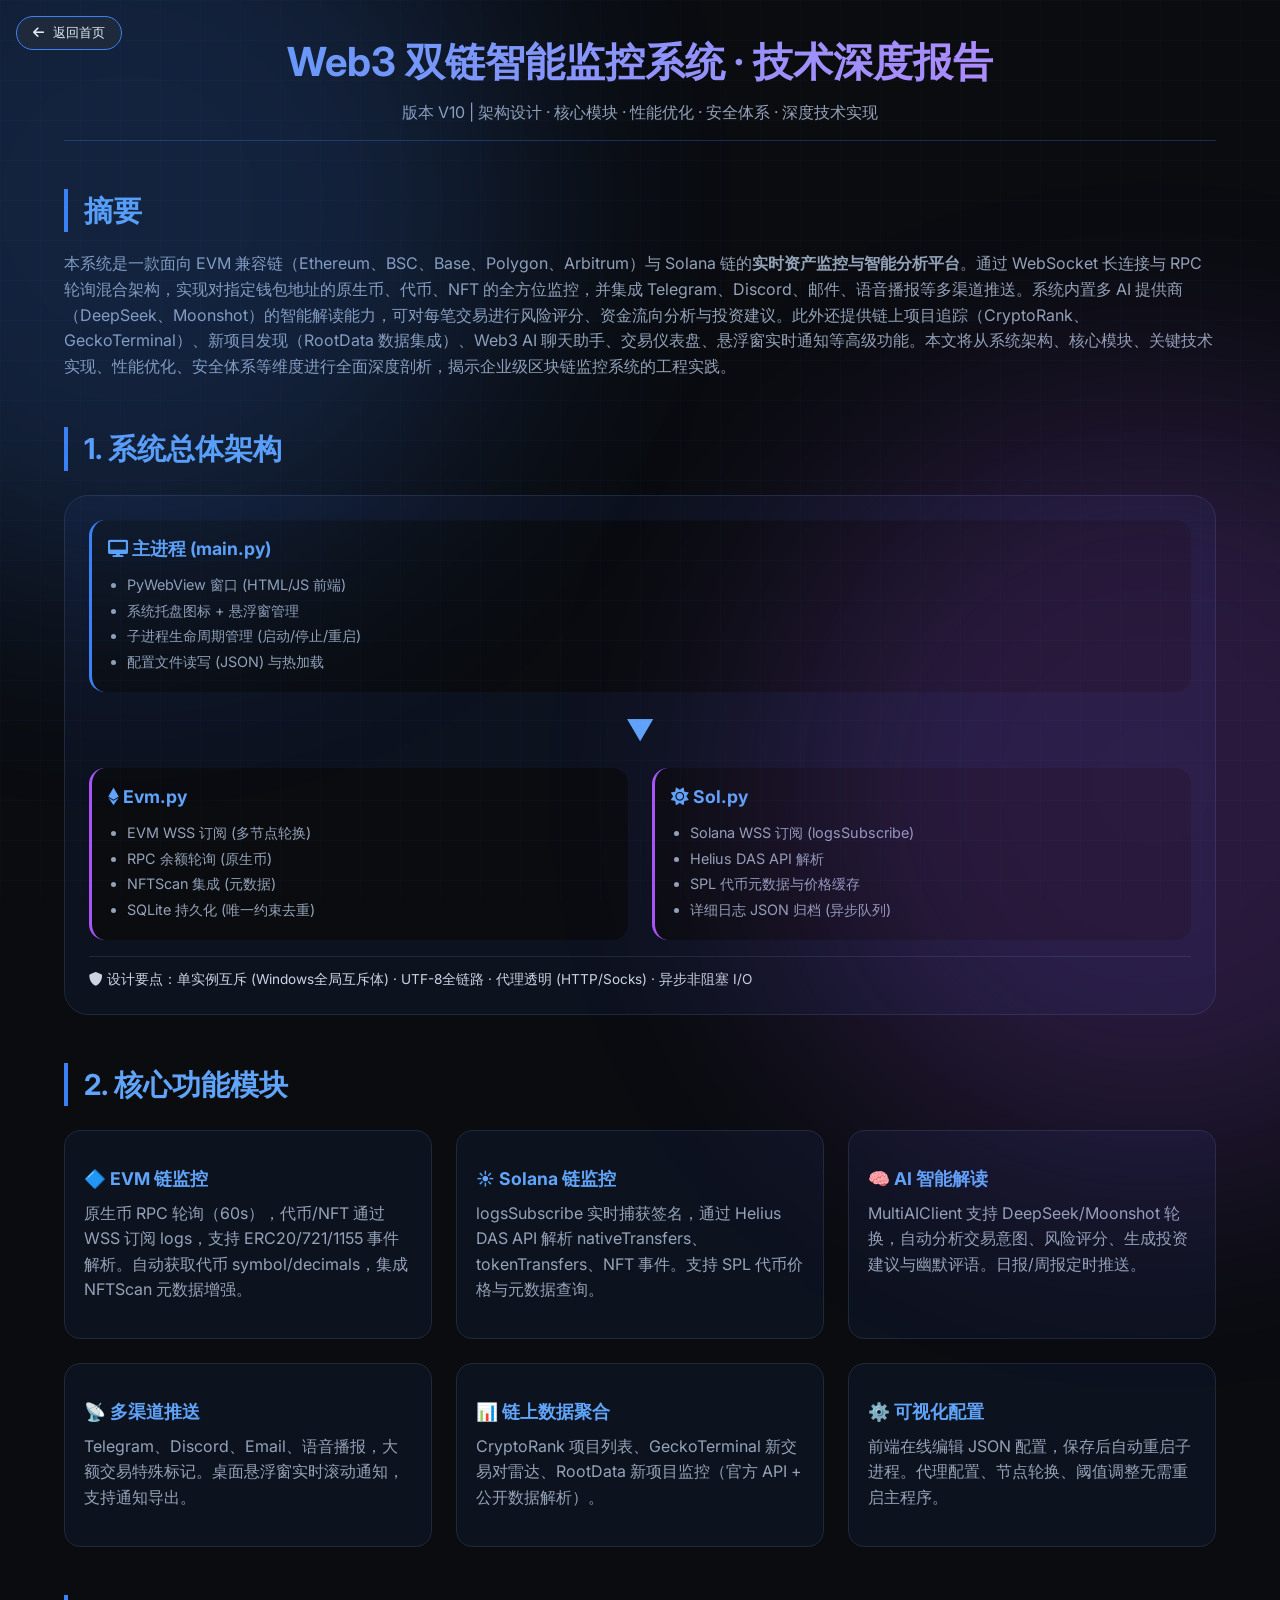
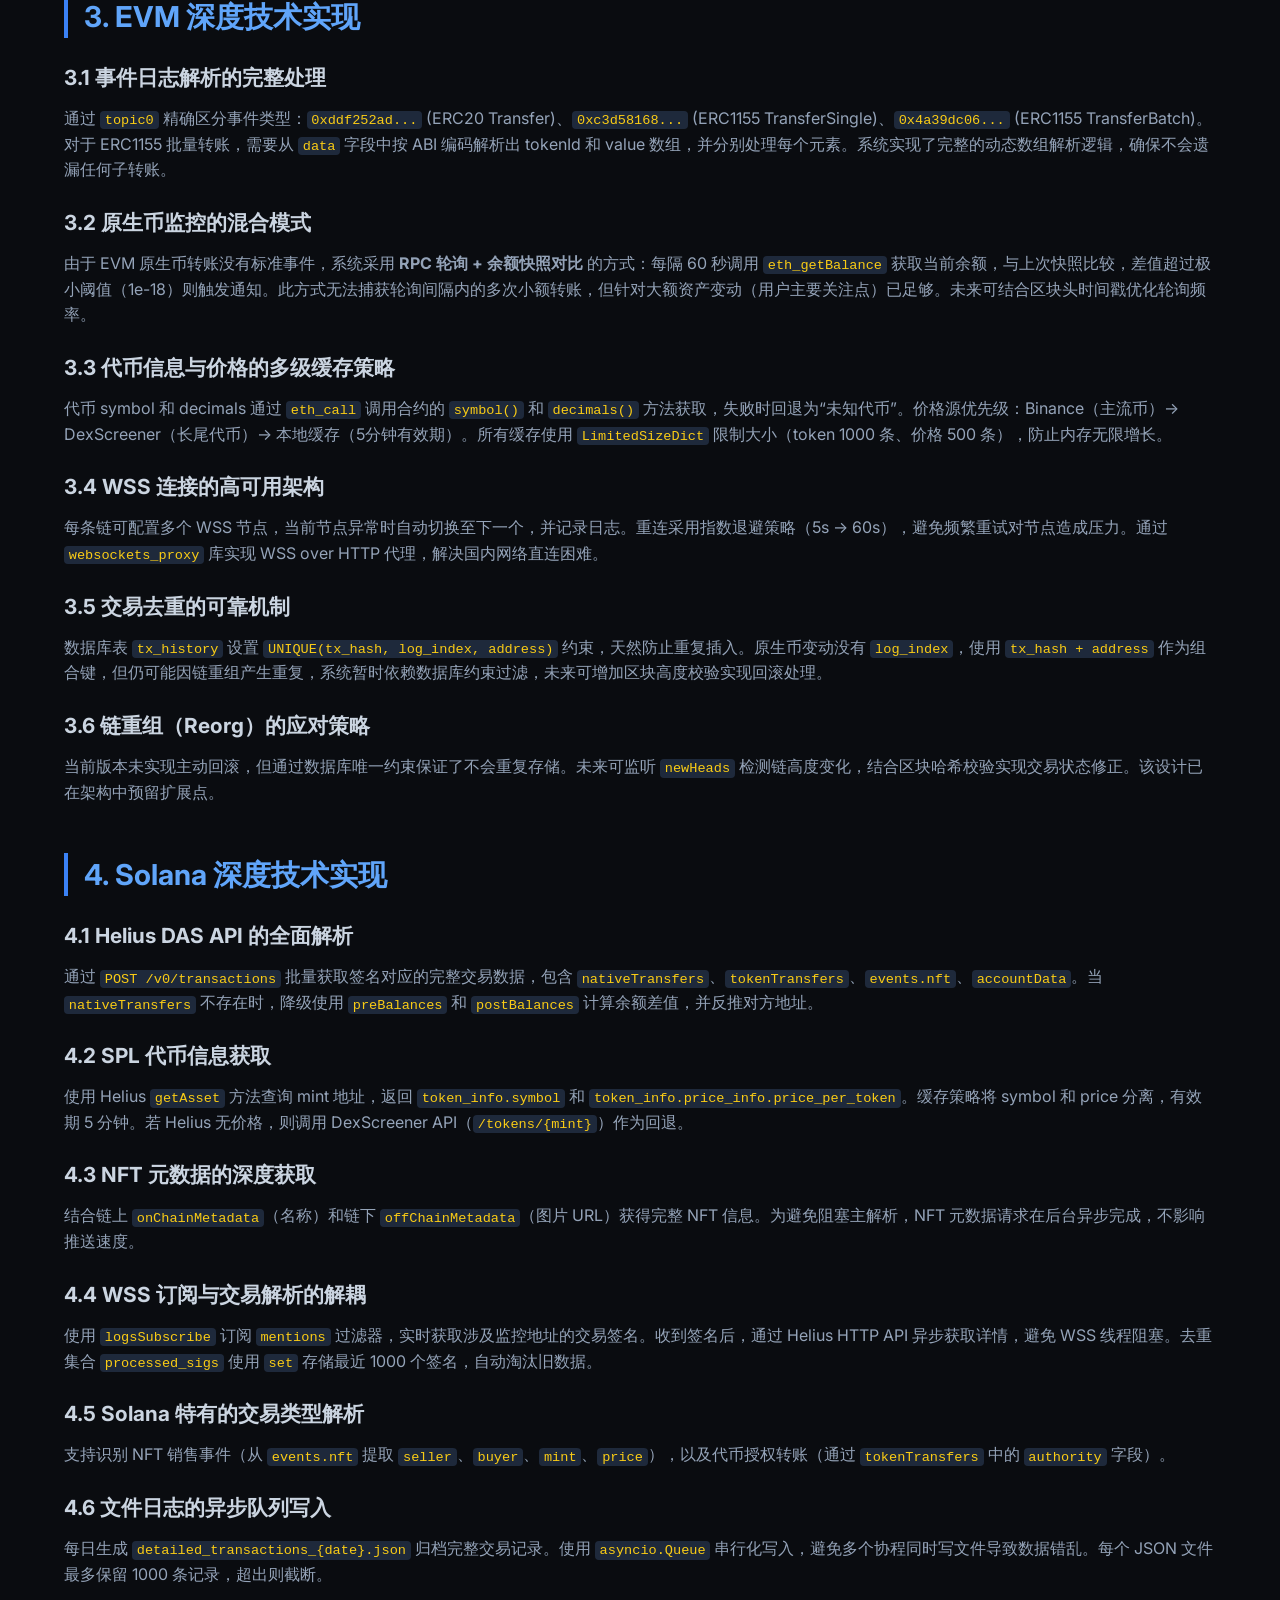
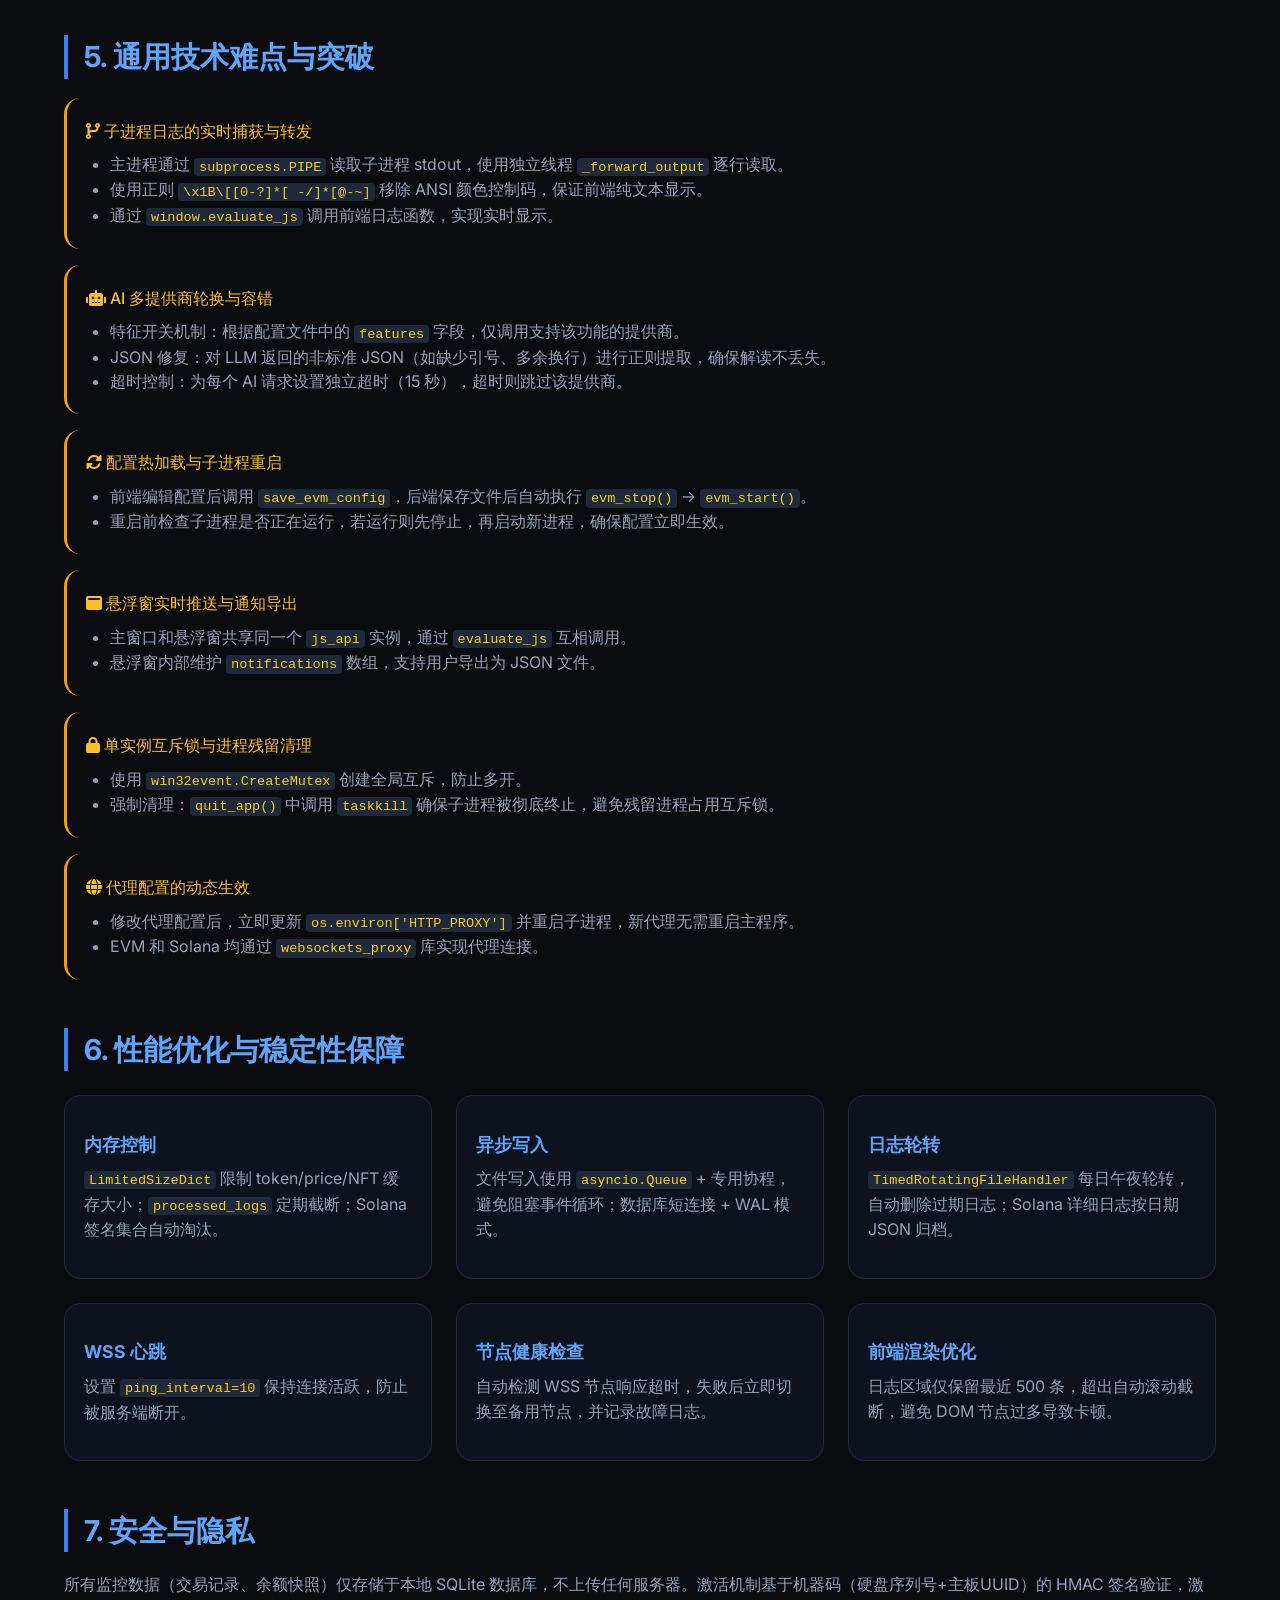
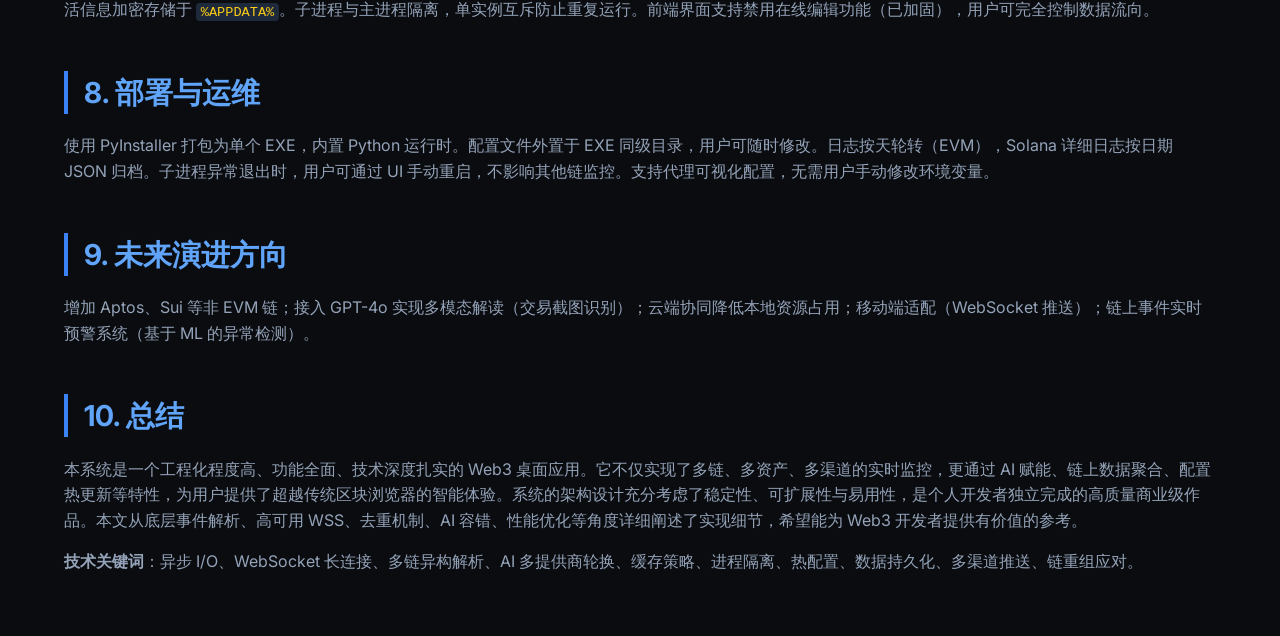
==== commit b441bd53: "Update tech-report.html" ====
--- a/tech-report.html
+++ b/tech-report.html
@@ -2,12 +2,62 @@
 <html lang="zh-CN">
 <head>
     <meta charset="UTF-8">
-    <meta name="viewport" content="width=device-width, initial-scale=1.0">
-    <title>技术深度报告 · 潇楠 Web3 哨兵</title>
-    <meta name="description" content="潇楠Web3哨兵系统技术深度报告：架构设计、核心模块、AI集成、多链监控、性能优化等全面解析。">
+    <meta name="viewport" content="width=device-width, initial-scale=1.0, user-scalable=yes">
+    <title>Web3 双链智能监控系统 · 技术深度报告（2026最新） | 潇 楠 Web3哨兵</title>
+    <meta name="description" content="潇楠Web3哨兵系统技术深度报告：架构设计、核心模块、AI集成、多链监控、性能优化等全面解析。独立开发者深度揭秘企业级区块链监控系统内部实现。">
+    <meta name="keywords" content="Web3监控,区块链监控,多链监控,EVM监控,Solana监控,潇楠Web3哨兵,技术深度报告,链上数据分析,智能合约监控,AI解读交易,加密货币监控,桌面应用,独立开发">
+    <meta name="author" content="潇楠">
+    <meta name="robots" content="index, follow">
+    <link rel="canonical" href="https://www.ming.store/tech-report.html">
+    <link rel="alternate" hreflang="zh" href="https://www.ming.store/tech-report.html">
+    <link rel="alternate" hreflang="en" href="https://www.ming.store/tech-report-en.html">
+    
+    <!-- Open Graph / Facebook -->
+    <meta property="og:type" content="article">
+    <meta property="og:url" content="https://www.ming.store/tech-report.html">
+    <meta property="og:title" content="Web3 双链智能监控系统 · 技术深度报告">
+    <meta property="og:description" content="潇楠Web3哨兵系统技术深度报告：架构设计、核心模块、AI集成、多链监控、性能优化等全面解析。">
+    <meta property="og:image" content="https://www.ming.store/img/1-tic.png">
+    
+    <!-- Twitter Card -->
+    <meta name="twitter:card" content="summary_large_image">
+    <meta name="twitter:title" content="Web3 双链智能监控系统 · 技术深度报告">
+    <meta name="twitter:description" content="潇楠Web3哨兵系统技术深度报告：架构设计、核心模块、AI集成、多链监控、性能优化等全面解析。">
+    <meta name="twitter:image" content="https://www.ming.store/img/1-tic.png">
+    
     <link rel="stylesheet" href="css/style.css">
     <link rel="stylesheet" href="https://cdnjs.cloudflare.com/ajax/libs/font-awesome/6.0.0-beta3/css/all.min.css">
     <link href="https://fonts.googleapis.com/css2?family=Inter:opsz,wght@14..32,300;14..32,400;14..32,600;14..32,700;14..32,800&display=swap" rel="stylesheet">
+    
+    <!-- 结构化数据 (Schema.org) -->
+    <script type="application/ld+json">
+    {
+      "@context": "https://schema.org",
+      "@type": "TechArticle",
+      "headline": "Web3 双链智能监控系统 · 技术深度报告",
+      "alternativeHeadline": "潇楠Web3哨兵系统内部架构与实现细节",
+      "author": {
+        "@type": "Person",
+        "name": "潇楠",
+        "url": "https://www.ming.store"
+      },
+      "publisher": {
+        "@type": "Organization",
+        "name": "潇楠工作室",
+        "logo": {
+          "@type": "ImageObject",
+          "url": "https://www.ming.store/img/logo.png"
+        }
+      },
+      "datePublished": "2026-04-01",
+      "dateModified": "2026-04-05",
+      "description": "潇楠Web3哨兵系统技术深度报告：架构设计、核心模块、AI集成、多链监控、性能优化等全面解析。",
+      "keywords": "Web3监控,多链监控,区块链监控,EVM,Solana,AI解读",
+      "mainEntityOfPage": "https://www.ming.store/tech-report.html",
+      "inLanguage": "zh-CN"
+    }
+    </script>
+    
     <style>
         /* 报告页额外样式 */
         .report-container {
@@ -179,6 +229,31 @@
             border-top: 1px solid #1e293b;
             font-size: 0.85rem;
             color: #cbd5e1;
+        }
+        /* 新增深度技术列表样式 */
+        .depth-list {
+            background: #0a0c10;
+            border-radius: 1rem;
+            padding: 0.8rem 1.2rem;
+            margin: 1rem 0;
+            border-left: 3px solid #f59e0b;
+        }
+        .depth-list p {
+            margin: 0.5rem 0;
+            font-weight: 500;
+            color: #fbbf24;
+        }
+        .depth-list ul {
+            margin: 0.5rem 0 0.5rem 1.5rem;
+            color: #94a3b8;
+        }
+        .inline-code {
+            background: #1e293b;
+            padding: 0.1rem 0.3rem;
+            border-radius: 4px;
+            font-family: monospace;
+            font-size: 0.85rem;
+            color: #facc15;
         }
         @media (max-width: 640px) {
             .report-header h1 { font-size: 1.8rem; }
@@ -199,31 +274,6 @@
                 font-size: 0.7rem;
             }
         }
-        /* 新增深度技术列表样式 */
-        .depth-list {
-            background: #0a0c10;
-            border-radius: 1rem;
-            padding: 0.8rem 1.2rem;
-            margin: 1rem 0;
-            border-left: 3px solid #f59e0b;
-        }
-        .depth-list p {
-            margin: 0.5rem 0;
-            font-weight: 500;
-            color: #fbbf24;
-        }
-        .depth-list ul {
-            margin: 0.5rem 0 0.5rem 1.5rem;
-            color: #94a3b8;
-        }
-        .inline-code {
-            background: #1e293b;
-            padding: 0.1rem 0.3rem;
-            border-radius: 4px;
-            font-family: monospace;
-            font-size: 0.85rem;
-            color: #facc15;
-        }
     </style>
 </head>
 <body>
@@ -233,7 +283,6 @@
 
 <div class="top-bar">
     <a href="index.html" class="back-link-top"><i class="fas fa-arrow-left"></i> 返回首页</a>
-    <button class="lang-switch-report" id="langSwitchReport">🌐 English</button>
 </div>
 
 <div class="report-container" id="reportContent">
@@ -442,226 +491,5 @@
             <p><strong>技术关键词</strong>：异步 I/O、WebSocket 长连接、多链异构解析、AI 多提供商轮换、缓存策略、进程隔离、热配置、数据持久化、多渠道推送、链重组应对。</p>
         </div>
     </div>
-
-    <!-- 英文内容（保持与中文结构对应，已完整翻译） -->
-    <div id="enContent" style="display: none;">
-        <div class="report-header">
-            <h1>Web3 Dual‑Chain Intelligent Monitoring System · Technical Deep Dive</h1>
-            <div class="sub">Version V10 | Architecture · Core Modules · Performance · Security · In‑depth Implementation</div>
-        </div>
-
-        <div class="report-section">
-            <h2>Abstract</h2>
-            <p>This system is a <strong>real‑time asset monitoring and intelligent analysis platform</strong> for EVM‑compatible chains (Ethereum, BSC, Base, Polygon, Arbitrum) and Solana. It uses a hybrid WebSocket + RPC polling architecture to track native coins, tokens, and NFTs for specified wallet addresses, and integrates multi‑channel push (Telegram, Discord, Email, voice). Built‑in multi‑AI provider (DeepSeek, Moonshot) delivers transaction insights, risk scoring, and investment suggestions. Additional features include on‑chain project tracking (CryptoRank, GeckoTerminal), new project discovery (RootData integration), Web3 AI chat assistant, dashboard, and floating widget. This report provides a comprehensive technical analysis covering system architecture, core modules, key implementations, performance optimizations, and security.</p>
-        </div>
-
-        <div class="report-section">
-            <h2>1. System Architecture</h2>
-            <div class="architecture-diagram">
-                <div class="arch-node main-process">
-                    <div class="arch-title"><i class="fas fa-desktop"></i> Main Process (main.py)</div>
-                    <ul class="arch-list">
-                        <li>PyWebView Window (HTML/JS Frontend)</li>
-                        <li>System Tray + Floating Widget</li>
-                        <li>Child Process Lifecycle (Start/Stop/Restart)</li>
-                        <li>JSON Config Read/Write & Hot‑loading</li>
-                    </ul>
-                </div>
-                <div class="arch-arrow">▼</div>
-                <div class="arch-children">
-                    <div class="arch-child">
-                        <div class="arch-title"><i class="fab fa-ethereum"></i> Evm.py</div>
-                        <ul class="arch-list">
-                            <li>EVM WSS Subscription (multi‑node rotation)</li>
-                            <li>RPC Balance Polling (native coins)</li>
-                            <li>NFTScan Integration (metadata)</li>
-                            <li>SQLite Persistence (unique constraint dedup)</li>
-                        </ul>
-                    </div>
-                    <div class="arch-child">
-                        <div class="arch-title"><i class="fas fa-sun"></i> Sol.py</div>
-                        <ul class="arch-list">
-                            <li>Solana WSS Subscription (logsSubscribe)</li>
-                            <li>Helius DAS API Parsing</li>
-                            <li>SPL Token Metadata & Price Cache</li>
-                            <li>Detailed JSON Log Archiving (async queue)</li>
-                        </ul>
-                    </div>
-                </div>
-                <div class="arch-note">
-                    <i class="fas fa-shield-alt"></i> Design Highlights: Single Instance Mutex · UTF-8 Full Chain · Proxy Transparent (HTTP/Socks) · Async Non‑blocking I/O
-                </div>
-            </div>
-        </div>
-
-        <div class="report-section">
-            <h2>2. Core Modules</h2>
-            <div class="grid-2">
-                <div class="card-tech"><h4>🔷 EVM Monitoring</h4><p>Native coin RPC polling (60s), token/NFT via WSS logs (ERC20/721/1155). Auto‑fetch symbol/decimals, NFTScan metadata.</p></div>
-                <div class="card-tech"><h4>☀️ Solana Monitoring</h4><p>logsSubscribe for signatures, Helius DAS API parsing nativeTransfers, tokenTransfers, NFT events. SPL token price & metadata.</p></div>
-                <div class="card-tech"><h4>🧠 AI Insights</h4><p>MultiAIClient (DeepSeek/Moonshot) for transaction analysis, risk scoring, suggestions, daily/weekly reports.</p></div>
-                <div class="card-tech"><h4>📡 Multi‑Channel Push</h4><p>Telegram, Discord, Email, voice, floating widget. Large transactions highlighted.</p></div>
-                <div class="card-tech"><h4>📊 On‑Chain Data</h4><p>CryptoRank projects, GeckoTerminal new pairs, RootData new projects (official API + public data).</p></div>
-                <div class="card-tech"><h4>⚙️ Visual Config</h4><p>Edit JSON configs from frontend, auto‑restart child processes. Proxy, node rotation, thresholds adjustable without restarting main program.</p></div>
-            </div>
-        </div>
-
-        <!-- EVM Deep Dive -->
-        <div class="report-section">
-            <h2>3. EVM Deep Dive</h2>
-            <h3>3.1 Complete Event Log Parsing</h3>
-            <p>Event types are distinguished by <code class="inline-code">topic0</code>: <code class="inline-code">0xddf252ad...</code> (ERC20 Transfer), <code class="inline-code">0xc3d58168...</code> (ERC1155 TransferSingle), <code class="inline-code">0x4a39dc06...</code> (ERC1155 TransferBatch). For ERC1155 batch transfers, the <code class="inline-code">data</code> field is ABI‑decoded to extract tokenId and value arrays, handling each element individually.</p>
-
-            <h3>3.2 Hybrid Native Coin Monitoring</h3>
-            <p>Native coin transfers have no standard event, so the system uses <strong>RPC polling + balance snapshot comparison</strong>: calls <code class="inline-code">eth_getBalance</code> every 60 seconds, compares with previous snapshot, triggers notification on difference >1e-18.</p>
-
-            <h3>3.3 Multi‑Level Token Info & Price Caching</h3>
-            <p>Token symbol and decimals fetched via <code class="inline-code">eth_call</code> to <code class="inline-code">symbol()</code> and <code class="inline-code">decimals()</code>, fallback to "Unknown". Price priority: Binance → DexScreener → cache (5 min TTL). All caches use <code class="inline-code">LimitedSizeDict</code> to bound memory.</p>
-
-            <h3>3.4 High‑Availability WSS</h3>
-            <p>Multiple WSS nodes per chain, automatic failover, exponential backoff (5s→60s). Proxy support via <code class="inline-code">websockets_proxy</code>.</p>
-
-            <h3>3.5 Reliable Deduplication</h3>
-            <p>Database table <code class="inline-code">tx_history</code> enforces <code class="inline-code">UNIQUE(tx_hash, log_index, address)</code>. Native coin changes use <code class="inline-code">tx_hash + address</code> as key. Future improvement: block hash validation for reorg handling.</p>
-
-            <h3>3.6 Reorg Handling Strategy</h3>
-            <p>Current version does not implement rollback, but deduplication prevents duplicate storage. Future: listen to <code class="inline-code">newHeads</code> to detect chain height changes and validate block hashes.</p>
-        </div>
-
-        <!-- Solana Deep Dive -->
-        <div class="report-section">
-            <h2>4. Solana Deep Dive</h2>
-            <h3>4.1 Helius DAS API Parsing</h3>
-            <p>Uses <code class="inline-code">POST /v0/transactions</code> to fetch full transaction details including <code class="inline-code">nativeTransfers</code>, <code class="inline-code">tokenTransfers</code>, <code class="inline-code">events.nft</code>, <code class="inline-code">accountData</code>. Falls back to balance difference calculation when nativeTransfers missing.</p>
-
-            <h3>4.2 SPL Token Information</h3>
-            <p>Helius <code class="inline-code">getAsset</code> returns <code class="inline-code">token_info.symbol</code> and <code class="inline-code">price_info.price_per_token</code>. Caches separated for symbol and price (5 min TTL). Fallback to DexScreener API if Helius price unavailable.</p>
-
-            <h3>4.3 NFT Metadata Retrieval</h3>
-            <p>Combines on‑chain metadata (name) and off‑chain metadata (image URL) via Helius. Fetched asynchronously to avoid blocking main parsing.</p>
-
-            <h3>4.4 Decoupled WSS Subscription & Parsing</h3>
-            <p>Uses <code class="inline-code">logsSubscribe</code> with <code class="inline-code">mentions</code> filter to receive transaction signatures. Details are fetched via Helius HTTP API asynchronously, preventing WSS thread blocking. Deduplication set <code class="inline-code">processed_sigs</code> stores last 1000 signatures.</p>
-
-            <h3>4.5 Solana‑Specific Transaction Types</h3>
-            <p>Supports NFT sale events (extracts seller, buyer, mint, price from <code class="inline-code">events.nft</code>) and token delegated transfers (via <code class="inline-code">authority</code> field in <code class="inline-code">tokenTransfers</code>).</p>
-
-            <h3>4.6 Asynchronous File Logging Queue</h3>
-            <p>Daily JSON archives <code class="inline-code">detailed_transactions_{date}.json</code>. Uses <code class="inline-code">asyncio.Queue</code> to serialise writes, avoiding corruption. Each file retains max 1000 entries.</p>
-        </div>
-
-        <!-- General Technical Challenges -->
-        <div class="report-section">
-            <h2>5. General Technical Challenges & Solutions</h2>
-            <div class="depth-list">
-                <p><i class="fas fa-code-branch"></i> Real‑time Child Process Log Forwarding</p>
-                <ul>
-                    <li>Main process reads stdout via <code class="inline-code">subprocess.PIPE</code> with dedicated thread <code class="inline-code">_forward_output</code>.</li>
-                    <li>ANSI escape codes removed by regex to ensure clean frontend display.</li>
-                    <li>Logs injected into frontend via <code class="inline-code">window.evaluate_js</code>.</li>
-                </ul>
-            </div>
-            <div class="depth-list">
-                <p><i class="fas fa-robot"></i> AI Provider Rotation & Fault Tolerance</p>
-                <ul>
-                    <li>Feature‑based provider selection: only providers supporting required features are called.</li>
-                    <li>JSON repair: regex extraction of insight/risk/suggestion from malformed LLM responses.</li>
-                    <li>Timeout per request (15s) – skip provider on timeout.</li>
-                </ul>
-            </div>
-            <div class="depth-list">
-                <p><i class="fas fa-sync-alt"></i> Hot‑Config & Child Process Restart</p>
-                <ul>
-                    <li>Frontend calls <code class="inline-code">save_evm_config</code> → backend saves file → auto restart child process.</li>
-                    <li>Checks if child is running before restart to ensure smooth transition.</li>
-                </ul>
-            </div>
-            <div class="depth-list">
-                <p><i class="fas fa-window-maximize"></i> Floating Widget & Notification Export</p>
-                <ul>
-                    <li>Main window and floating widget share same <code class="inline-code">js_api</code> instance; communicate via <code class="inline-code">evaluate_js</code>.</li>
-                    <li>Widget maintains <code class="inline-code">notifications</code> array for JSON export.</li>
-                </ul>
-            </div>
-            <div class="depth-list">
-                <p><i class="fas fa-lock"></i> Single Instance Mutex & Process Cleanup</p>
-                <ul>
-                    <li>Global mutex via <code class="inline-code">win32event.CreateMutex</code> prevents multiple instances.</li>
-                    <li><code class="inline-code">quit_app()</code> calls <code class="inline-code">taskkill</code> to ensure child processes are terminated, avoiding mutex lock leftovers.</li>
-                </ul>
-            </div>
-            <div class="depth-list">
-                <p><i class="fas fa-globe"></i> Dynamic Proxy Activation</p>
-                <ul>
-                    <li>Proxy config change updates <code class="inline-code">os.environ['HTTP_PROXY']</code> and restarts child processes without restarting main program.</li>
-                    <li>Both EVM and Solana support proxy via <code class="inline-code">websockets_proxy</code>.</li>
-                </ul>
-            </div>
-        </div>
-
-        <div class="report-section">
-            <h2>6. Performance & Stability</h2>
-            <div class="grid-2">
-                <div class="card-tech"><h4>Memory Control</h4><p><code class="inline-code">LimitedSizeDict</code> for token/price/NFT caches; periodic truncation of <code class="inline-code">processed_logs</code>; auto‑eviction of Solana signature set.</p></div>
-                <div class="card-tech"><h4>Async Writes</h4><p>File writes via <code class="inline-code">asyncio.Queue</code> + dedicated coroutine; SQLite short connections + WAL.</p></div>
-                <div class="card-tech"><h4>Log Rotation</h4><p><code class="inline-code">TimedRotatingFileHandler</code> daily rotation; Solana detailed logs archived by date.</p></div>
-                <div class="card-tech"><h4>WSS Heartbeat</h4><p><code class="inline-code">ping_interval=10</code> keeps connection alive.</p></div>
-                <div class="card-tech"><h4>Node Health Check</h4><p>Automatic detection of timeout/failure, immediate switch to backup node with logging.</p></div>
-                <div class="card-tech"><h4>Frontend Rendering</h4><p>Log area retains last 500 entries, auto‑truncation to avoid DOM overload.</p></div>
-            </div>
-        </div>
-
-        <div class="report-section">
-            <h2>7. Security & Privacy</h2>
-            <p>All monitoring data stored locally in SQLite, never uploaded. Activation uses HMAC signature based on machine code (disk serial + motherboard UUID), license encrypted in <code class="inline-code">%APPDATA%</code>. Child processes isolated, single instance mutex. Frontend editing can be disabled to prevent tampering.</p>
-        </div>
-
-        <div class="report-section">
-            <h2>8. Deployment & Operations</h2>
-            <p>Packaged as single EXE with PyInstaller, embedded Python runtime. Config files external, editable. Log rotation (EVM daily), Solana detailed JSON archives. Child process crashes can be manually restarted via UI without affecting other chains. Proxy configurable via visual interface.</p>
-        </div>
-
-        <div class="report-section">
-            <h2>9. Future Roadmap</h2>
-            <p>Add Aptos, Sui; integrate GPT‑4o for multimodal insights; cloud coordination to reduce local resource usage; mobile adaptation via WebSocket push; ML‑based anomaly detection for on‑chain events.</p>
-        </div>
-
-        <div class="report-section">
-            <h2>10. Conclusion</h2>
-            <p>This system is a highly engineered, feature‑rich, technically deep Web3 desktop application. It provides real‑time monitoring across multiple chains and assets, AI‑powered analysis, on‑chain data aggregation, and hot‑configurable UX – surpassing traditional block explorers. The architecture emphasizes stability, scalability, and ease of use, representing a commercial‑grade work by an independent developer. This deep dive covers event parsing, high‑availability WSS, deduplication, AI fault tolerance, and performance optimizations, offering valuable insights for Web3 developers.</p>
-            <p><strong>Keywords</strong>: Async I/O, WebSocket long‑polling, multi‑chain heterogeneous parsing, multi‑AI provider rotation, caching strategies, process isolation, hot‑reload, data persistence, multi‑channel push, reorg handling.</p>
-        </div>
-    </div>
-</div>
-
-<script>
-    // 简单语言切换（中英文），不依赖全局 i18n.js，保持独立
-    const langBtn = document.getElementById('langSwitchReport');
-    const zhDiv = document.getElementById('zhContent');
-    const enDiv = document.getElementById('enContent');
-    let currentLang = 'zh';
-
-    function setLanguage(lang) {
-        if (lang === 'zh') {
-            zhDiv.style.display = 'block';
-            enDiv.style.display = 'none';
-            langBtn.textContent = '🌐 English';
-            document.title = '技术深度报告 · 潇楠 Web3 哨兵';
-        } else {
-            zhDiv.style.display = 'none';
-            enDiv.style.display = 'block';
-            langBtn.textContent = '🌐 中文';
-            document.title = 'Technical Deep Dive · XiaoNan Web3 Sentinel';
-        }
-        currentLang = lang;
-    }
-
-    langBtn.addEventListener('click', () => {
-        setLanguage(currentLang === 'zh' ? 'en' : 'zh');
-    });
-
-    // 默认中文
-    setLanguage('zh');
-</script>
 </body>
 </html>
